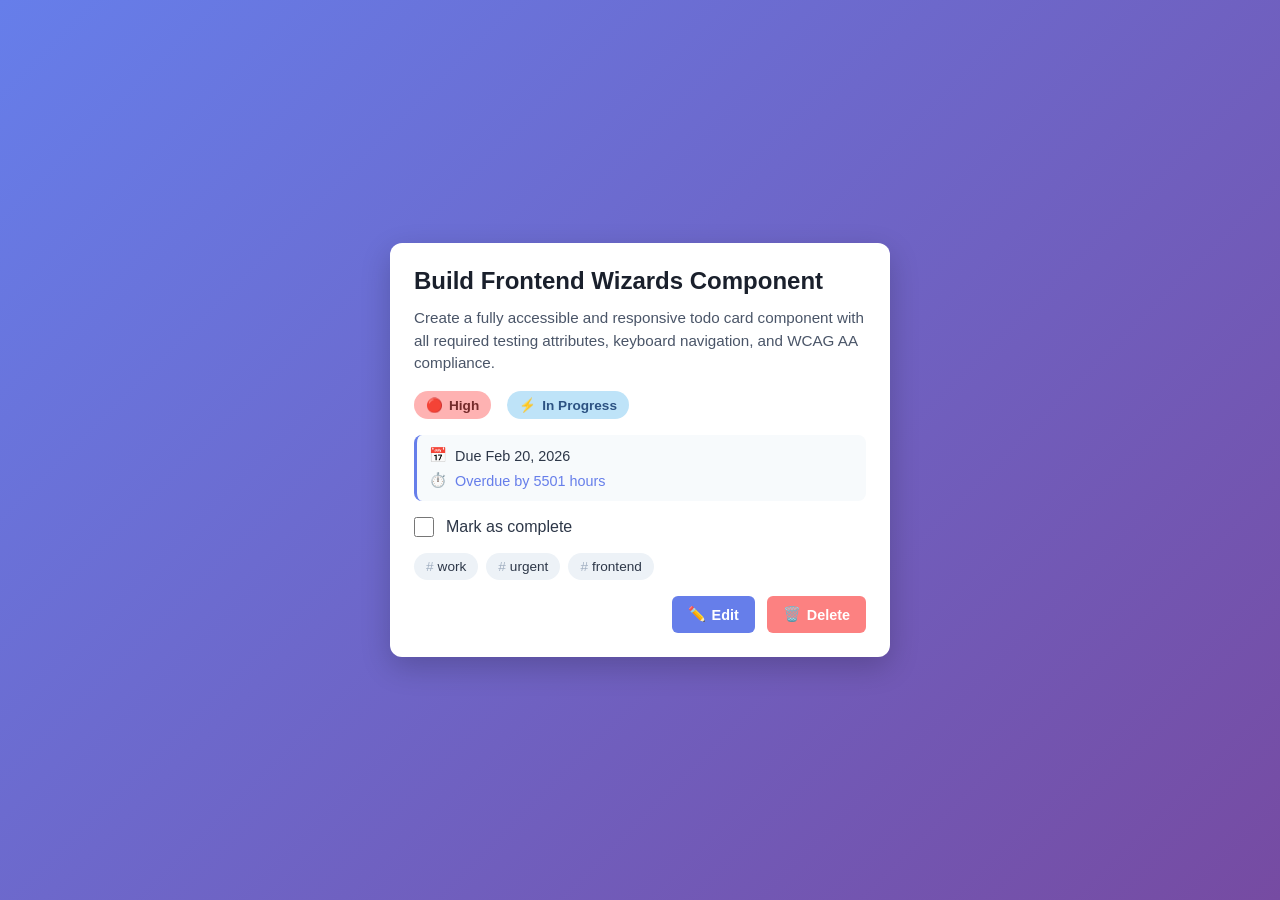
==== Index.html @ 8b11a9be "Initial commit: Todo Card component with accessibility and test IDs" ====
<!DOCTYPE html>
<html lang="en">
<head>
    <meta charset="UTF-8">
    <meta name="viewport" content="width=device-width, initial-scale=1.0">
    
    <title>Todo Item Card</title>
    <style>
        * {
            margin: 0;
            padding: 0;
            box-sizing: border-box;
        }

        body {
            font-family: -apple-system, BlinkMacSystemFont, 'Segoe UI', Roboto, Oxygen, Ubuntu, Cantarell, sans-serif;
            background: linear-gradient(135deg, #667eea 0%, #764ba2 100%);
            min-height: 100vh;
            display: flex;
            align-items: center;
            justify-content: center;
            padding: 16px;
        }

        .container {
            width: 100%;
            max-width: 500px;
        }

        /* Card Root */
        [data-testid="test-todo-card"] {
            background: white;
            border-radius: 12px;
            box-shadow: 0 10px 30px rgba(0, 0, 0, 0.2);
            padding: 24px;
            transition: box-shadow 0.3s ease, transform 0.2s ease;
        }

        [data-testid="test-todo-card"]:hover {
            box-shadow: 0 15px 40px rgba(0, 0, 0, 0.25);
        }

        [data-testid="test-todo-card"].completed {
            background: #f8f9fa;
        }

        /* Title */
        [data-testid="test-todo-title"] {
            font-size: 1.5rem;
            font-weight: 600;
            color: #1a202c;
            margin-bottom: 12px;
            word-break: break-word;
            transition: all 0.3s ease;
        }

        [data-testid="test-todo-card"].completed [data-testid="test-todo-title"] {
            text-decoration: line-through;
            color: #a0aec0;
        }

        /* Description */
        [data-testid="test-todo-description"] {
            font-size: 0.95rem;
            color: #4a5568;
            line-height: 1.5;
            margin-bottom: 16px;
            word-break: break-word;
        }

        /* Metadata Section */
        .metadata-section {
            display: flex;
            flex-wrap: wrap;
            gap: 16px;
            margin-bottom: 16px;
            font-size: 0.9rem;
        }

        /* Priority Badge */
        [data-testid="test-todo-priority"] {
            display: inline-flex;
            align-items: center;
            gap: 6px;
            padding: 6px 12px;
            border-radius: 20px;
            font-weight: 600;
            font-size: 0.85rem;
            white-space: nowrap;
        }

        [data-testid="test-todo-priority"].low {
            background: #c6f6d5;
            color: #22543d;
        }

        [data-testid="test-todo-priority"].medium {
            background: #fed7d7;
            color: #742a2a;
        }

        [data-testid="test-todo-priority"].high {
            background: #feb2b2;
            color: #742a2a;
        }

        /* Status Indicator */
        [data-testid="test-todo-status"] {
            display: inline-flex;
            align-items: center;
            gap: 6px;
            padding: 6px 12px;
            border-radius: 20px;
            font-weight: 600;
            font-size: 0.85rem;
            white-space: nowrap;
        }

        [data-testid="test-todo-status"].pending {
            background: #e2e8f0;
            color: #2d3748;
        }

        [data-testid="test-todo-status"].in-progress {
            background: #bee3f8;
            color: #2c5282;
        }

        [data-testid="test-todo-status"].done {
            background: #c6f6d5;
            color: #22543d;
        }

        /* Date/Time Section */
        .date-time-section {
            display: flex;
            flex-direction: column;
            gap: 8px;
            margin-bottom: 16px;
            padding: 12px;
            background: #f7fafc;
            border-radius: 8px;
            border-left: 3px solid #667eea;
        }

        [data-testid="test-todo-due-date"],
        [data-testid="test-todo-time-remaining"] {
            font-size: 0.9rem;
            color: #2d3748;
            font-weight: 500;
        }

        [data-testid="test-todo-due-date"] {
            display: flex;
            align-items: center;
            gap: 8px;
        }

        [data-testid="test-todo-time-remaining"] {
            display: flex;
            align-items: center;
            gap: 8px;
            color: #667eea;
        }

        /* Checkbox */
        .checkbox-container {
            display: flex;
            align-items: center;
            gap: 12px;
            margin-bottom: 16px;
            cursor: pointer;
        }

        [data-testid="test-todo-complete-toggle"] {
            width: 20px;
            height: 20px;
            cursor: pointer;
            accent-color: #667eea;
            flex-shrink: 0;
        }

        [data-testid="test-todo-complete-toggle"]:focus {
            outline: 2px solid #667eea;
            outline-offset: 2px;
        }

        .checkbox-label {
            font-weight: 500;
            color: #2d3748;
            user-select: none;
            cursor: pointer;
        }

        /* Tags */
        [data-testid="test-todo-tags"] {
            display: flex;
            flex-wrap: wrap;
            gap: 8px;
            list-style: none;
            margin-bottom: 16px;
        }

        .tag-item {
            display: inline-flex;
            align-items: center;
            gap: 4px;
            padding: 6px 12px;
            background: #edf2f7;
            border-radius: 16px;
            font-size: 0.85rem;
            font-weight: 500;
            color: #2d3748;
            white-space: nowrap;
        }

        .tag-item::before {
            content: '#';
            color: #a0aec0;
        }

        /* Buttons Container */
        .actions-section {
            display: flex;
            gap: 12px;
            justify-content: flex-end;
            flex-wrap: wrap;
        }

        button {
            font-family: inherit;
            font-size: 0.9rem;
            padding: 10px 16px;
            border: none;
            border-radius: 6px;
            cursor: pointer;
            font-weight: 600;
            transition: all 0.2s ease;
            display: inline-flex;
            align-items: center;
            gap: 6px;
        }

        button:focus {
            outline: 2px solid #667eea;
            outline-offset: 2px;
        }

        button:active {
            transform: scale(0.98);
        }

        [data-testid="test-todo-edit-button"] {
            background: #667eea;
            color: white;
        }

        [data-testid="test-todo-edit-button"]:hover {
            background: #5568d3;
        }

        [data-testid="test-todo-edit-button"]:active {
            background: #4c5ac9;
        }

        [data-testid="test-todo-delete-button"] {
            background: #fc8181;
            color: white;
        }

        [data-testid="test-todo-delete-button"]:hover {
            background: #f56565;
        }

        [data-testid="test-todo-delete-button"]:active {
            background: #e53e3e;
        }

        /* Responsive Design */
        @media (max-width: 480px) {
            [data-testid="test-todo-card"] {
                padding: 16px;
            }

            [data-testid="test-todo-title"] {
                font-size: 1.25rem;
            }

            .metadata-section {
                gap: 12px;
                margin-bottom: 12px;
            }

            [data-testid="test-todo-description"] {
                font-size: 0.9rem;
                margin-bottom: 12px;
            }

            .actions-section {
                gap: 8px;
            }

            button {
                padding: 8px 14px;
                font-size: 0.85rem;
            }
        }

        @media (max-width: 320px) {
            [data-testid="test-todo-card"] {
                padding: 12px;
            }

            [data-testid="test-todo-title"] {
                font-size: 1.1rem;
            }

            [data-testid="test-todo-priority"],
            [data-testid="test-todo-status"] {
                padding: 4px 10px;
                font-size: 0.75rem;
            }

            .tag-item {
                padding: 4px 10px;
                font-size: 0.75rem;
            }
        }

        /* Accessibility */
        .sr-only {
            position: absolute;
            width: 1px;
            height: 1px;
            padding: 0;
            margin: -1px;
            overflow: hidden;
            clip: rect(0, 0, 0, 0);
            white-space: nowrap;
            border-width: 0;
        }

        /* Live region for time updates */
        [aria-live] {
            color: #667eea;
        }
    </style>
</head>
<body>
    <main class="container">
        <article data-testid="test-todo-card" role="region" aria-labelledby="test-todo-title">
            <!-- Title -->
            <h2 data-testid="test-todo-title">Build Frontend Wizards Component</h2>

            <!-- Description -->
            <p data-testid="test-todo-description">
                Create a fully accessible and responsive todo card component with all required testing attributes, keyboard navigation, and WCAG AA compliance.
            </p>

            <!-- Metadata Section -->
            <div class="metadata-section">
                <span
                    data-testid="test-todo-priority"
                    class="high"
                    aria-label="Priority: High"
                >
                    <span aria-hidden="true">🔴</span> High
                </span>
                <span
                    data-testid="test-todo-status"
                    class="in-progress"
                    aria-label="Status: In Progress"
                >
                    <span aria-hidden="true">⚡</span> In Progress
                </span>
            </div>

            <!-- Date/Time Section -->
            <div class="date-time-section">
                <time
                    data-testid="test-todo-due-date"
                    datetime="2026-04-20T18:00:00Z"
                    aria-label="Due date"
                >
                    <span aria-hidden="true">📅</span>
                    Due Feb 20, 2026
                </time>
                <span
                    data-testid="test-todo-time-remaining"
                    aria-live="polite"
                    aria-label="Time remaining"
                >
                    <span aria-hidden="true">⏱️</span>
                    Due in 5 days
                </span>
            </div>

            <!-- Checkbox -->
            <div class="checkbox-container">
                <input
                    type="checkbox"
                    data-testid="test-todo-complete-toggle"
                    id="todo-complete"
                    aria-label="Mark task as complete"
                />
                <label for="todo-complete" class="checkbox-label">
                    Mark as complete
                </label>
            </div>

            <!-- Tags -->
            <ul data-testid="test-todo-tags" role="list">
                <li class="tag-item" data-testid="test-todo-tag-work">work</li>
                <li class="tag-item" data-testid="test-todo-tag-urgent">urgent</li>
                <li class="tag-item">frontend</li>
            </ul>

            <!-- Actions -->
            <div class="actions-section">
                <button
                    data-testid="test-todo-edit-button"
                    aria-label="Edit this task"
                    type="button"
                >
                    <span aria-hidden="true">✏️</span>
                    Edit
                </button>
                <button
                    data-testid="test-todo-delete-button"
                    aria-label="Delete this task"
                    type="button"
                >
                    <span aria-hidden="true">🗑️</span>
                    Delete
                </button>
            </div>
        </article>
    </main>

    <script>
        // Configuration
        const DUE_DATE = new Date('2026-04-20T18:00:00Z');

        // Checkbox toggle functionality
        const checkbox = document.querySelector('[data-testid="test-todo-complete-toggle"]');
        const card = document.querySelector('[data-testid="test-todo-card"]');
        const status = document.querySelector('[data-testid="test-todo-status"]');

        checkbox.addEventListener('change', function() {
            card.classList.toggle('completed', this.checked);
            
            if (this.checked) {
                status.textContent = '✓ Done';
                status.className = 'done';
                status.setAttribute('aria-label', 'Status: Done');
            } else {
                status.innerHTML = '<span aria-hidden="true">⚡</span> In Progress';
                status.className = 'in-progress';
                status.setAttribute('aria-label', 'Status: In Progress');
            }
        });

        // Time remaining calculation and live updates
        function updateTimeRemaining() {
            const now = new Date();
            const timeDiff = DUE_DATE - now;
            const timeRemainingEl = document.querySelector('[data-testid="test-todo-time-remaining"]');

            let timeText = '';

            if (timeDiff > 0) {
                const days = Math.floor(timeDiff / (1000 * 60 * 60 * 24));
                const hours = Math.floor((timeDiff % (1000 * 60 * 60 * 24)) / (1000 * 60 * 60));
                const minutes = Math.floor((timeDiff % (1000 * 60 * 60)) / (1000 * 60));

                if (days > 0) {
                    timeText = days === 1 ? 'Due tomorrow' : `Due in ${days} days`;
                } else if (hours > 0) {
                    timeText = `Due in ${hours} hour${hours !== 1 ? 's' : ''}`;
                } else if (minutes > 5) {
                    timeText = `Due in ${minutes} minutes`;
                } else {
                    timeText = 'Due now!';
                }
            } else {
                const absDiff = Math.abs(timeDiff);
                const hours = Math.floor(absDiff / (1000 * 60 * 60));
                const minutes = Math.floor((absDiff % (1000 * 60 * 60)) / (1000 * 60));

                if (hours > 0) {
                    timeText = `Overdue by ${hours} hour${hours !== 1 ? 's' : ''}`;
                } else {
                    timeText = `Overdue by ${minutes} minute${minutes !== 1 ? 's' : ''}`;
                }
            }

            timeRemainingEl.innerHTML = `<span aria-hidden="true">⏱️</span> ${timeText}`;
        }

        // Initial calculation and set up live updates
        updateTimeRemaining();
        setInterval(updateTimeRemaining, 60000); // Update every 60 seconds

        // Edit button handler
        const editButton = document.querySelector('[data-testid="test-todo-edit-button"]');
        editButton.addEventListener('click', function() {
            console.log('Edit clicked');
            alert('Edit functionality: This would open an edit modal in a full implementation.');
        });

        // Delete button handler
        const deleteButton = document.querySelector('[data-testid="test-todo-delete-button"]');
        deleteButton.addEventListener('click', function() {
            console.log('Delete clicked');
            if (confirm('Are you sure you want to delete this task?')) {
                alert('Delete functionality: Task would be removed from the list.');
            }
        });

        // Log accessibility check
        console.log('✓ Todo Card loaded with all required test IDs and accessibility features');
    </script>
</body>
</html>
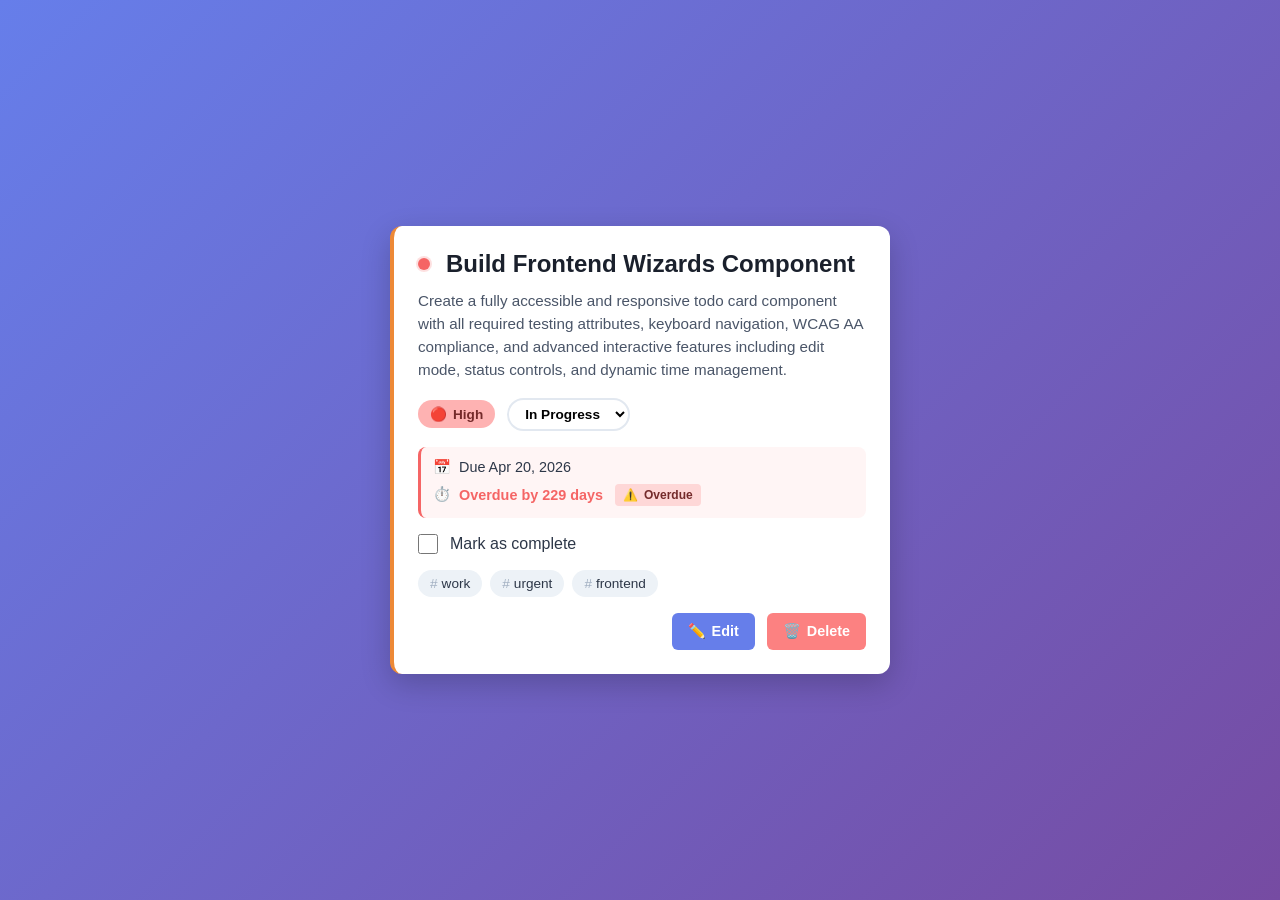
==== commit ed51d6f6: "Stage 1a: Advanced interactive todo card with edit mode, status controls, expand/collapse, and overd" ====
--- a/Index.html
+++ b/Index.html
@@ -3,8 +3,7 @@
 <head>
     <meta charset="UTF-8">
     <meta name="viewport" content="width=device-width, initial-scale=1.0">
-    
-    <title>Todo Item Card</title>
+    <title>Todo Item Card - Stage 1a</title>
     <style>
         * {
             margin: 0;
@@ -34,6 +33,7 @@
             box-shadow: 0 10px 30px rgba(0, 0, 0, 0.2);
             padding: 24px;
             transition: box-shadow 0.3s ease, transform 0.2s ease;
+            border-left: 4px solid #667eea;
         }
 
         [data-testid="test-todo-card"]:hover {
@@ -42,6 +42,76 @@
 
         [data-testid="test-todo-card"].completed {
             background: #f8f9fa;
+            border-left-color: #48bb78;
+        }
+
+        [data-testid="test-todo-card"].overdue {
+            border-left-color: #f56565;
+        }
+
+        [data-testid="test-todo-card"].high-priority {
+            border-left-color: #ed8936;
+        }
+
+        /* View Mode */
+        .view-mode {
+            display: block;
+        }
+
+        .view-mode.hidden {
+            display: none;
+        }
+
+        /* Edit Mode */
+        .edit-mode {
+            display: none;
+        }
+
+        .edit-mode.visible {
+            display: block;
+        }
+
+        /* Priority Indicator */
+        [data-testid="test-todo-priority-indicator"] {
+            display: inline-block;
+            width: 12px;
+            height: 12px;
+            border-radius: 50%;
+            margin-right: 8px;
+            vertical-align: middle;
+        }
+
+        [data-testid="test-todo-priority-indicator"].low {
+            background: #48bb78;
+            box-shadow: 0 0 0 2px rgba(72, 187, 120, 0.2);
+        }
+
+        [data-testid="test-todo-priority-indicator"].medium {
+            background: #ecc94b;
+            box-shadow: 0 0 0 2px rgba(236, 201, 75, 0.2);
+        }
+
+        [data-testid="test-todo-priority-indicator"].high {
+            background: #f56565;
+            box-shadow: 0 0 0 2px rgba(245, 101, 101, 0.2);
+        }
+
+        /* Overdue Indicator */
+        [data-testid="test-todo-overdue-indicator"] {
+            display: inline-flex;
+            align-items: center;
+            gap: 6px;
+            padding: 4px 8px;
+            background: #fed7d7;
+            color: #742a2a;
+            border-radius: 4px;
+            font-size: 0.75rem;
+            font-weight: 600;
+            margin-left: 8px;
+        }
+
+        [data-testid="test-todo-overdue-indicator"].hidden {
+            display: none;
         }
 
         /* Title */
@@ -52,6 +122,9 @@
             margin-bottom: 12px;
             word-break: break-word;
             transition: all 0.3s ease;
+            display: flex;
+            align-items: center;
+            gap: 8px;
         }
 
         [data-testid="test-todo-card"].completed [data-testid="test-todo-title"] {
@@ -66,15 +139,61 @@
             line-height: 1.5;
             margin-bottom: 16px;
             word-break: break-word;
+            max-height: none;
+            overflow: visible;
+            transition: max-height 0.3s ease, overflow 0.3s ease;
+        }
+
+        [data-testid="test-todo-collapsible-section"].collapsed [data-testid="test-todo-description"] {
+            max-height: 80px;
+            overflow: hidden;
+            position: relative;
+        }
+
+        [data-testid="test-todo-collapsible-section"].collapsed [data-testid="test-todo-description"]::after {
+            content: '';
+            position: absolute;
+            bottom: 0;
+            left: 0;
+            right: 0;
+            height: 40px;
+            background: linear-gradient(transparent, white);
+        }
+
+        /* Expand Toggle */
+        [data-testid="test-todo-expand-toggle"] {
+            background: none;
+            color: #667eea;
+            padding: 4px 8px;
+            margin-bottom: 12px;
+            font-size: 0.85rem;
+            border: none;
+            cursor: pointer;
+            font-weight: 600;
+            text-decoration: underline;
+        }
+
+        [data-testid="test-todo-expand-toggle"]:hover {
+            color: #5568d3;
+        }
+
+        [data-testid="test-todo-expand-toggle"]:focus {
+            outline: 2px solid #667eea;
+            outline-offset: 2px;
+        }
+
+        [data-testid="test-todo-expand-toggle"].hidden {
+            display: none;
         }
 
         /* Metadata Section */
         .metadata-section {
             display: flex;
             flex-wrap: wrap;
-            gap: 16px;
+            gap: 12px;
             margin-bottom: 16px;
             font-size: 0.9rem;
+            align-items: center;
         }
 
         /* Priority Badge */
@@ -95,8 +214,8 @@
         }
 
         [data-testid="test-todo-priority"].medium {
-            background: #fed7d7;
-            color: #742a2a;
+            background: #feebc8;
+            color: #7c2d12;
         }
 
         [data-testid="test-todo-priority"].high {
@@ -104,7 +223,29 @@
             color: #742a2a;
         }
 
-        /* Status Indicator */
+        /* Status Control (Dropdown) */
+        [data-testid="test-todo-status-control"] {
+            padding: 6px 12px;
+            border-radius: 20px;
+            font-weight: 600;
+            font-size: 0.85rem;
+            border: 2px solid #e2e8f0;
+            background: white;
+            cursor: pointer;
+            transition: all 0.2s ease;
+            white-space: nowrap;
+        }
+
+        [data-testid="test-todo-status-control"]:hover {
+            border-color: #667eea;
+        }
+
+        [data-testid="test-todo-status-control"]:focus {
+            outline: 2px solid #667eea;
+            outline-offset: 2px;
+        }
+
+        /* Status Indicator Display */
         [data-testid="test-todo-status"] {
             display: inline-flex;
             align-items: center;
@@ -143,6 +284,11 @@
             border-left: 3px solid #667eea;
         }
 
+        .date-time-section.overdue {
+            background: #fff5f5;
+            border-left-color: #f56565;
+        }
+
         [data-testid="test-todo-due-date"],
         [data-testid="test-todo-time-remaining"] {
             font-size: 0.9rem;
@@ -161,6 +307,11 @@
             align-items: center;
             gap: 8px;
             color: #667eea;
+        }
+
+        [data-testid="test-todo-time-remaining"].overdue {
+            color: #f56565;
+            font-weight: 600;
         }
 
         /* Checkbox */
@@ -219,8 +370,61 @@
             color: #a0aec0;
         }
 
+        /* Edit Form */
+        [data-testid="test-todo-edit-form"] {
+            display: flex;
+            flex-direction: column;
+            gap: 16px;
+        }
+
+        .form-group {
+            display: flex;
+            flex-direction: column;
+            gap: 6px;
+        }
+
+        .form-group label {
+            font-weight: 600;
+            font-size: 0.9rem;
+            color: #2d3748;
+        }
+
+        [data-testid="test-todo-edit-title-input"],
+        [data-testid="test-todo-edit-description-input"],
+        [data-testid="test-todo-edit-priority-select"],
+        [data-testid="test-todo-edit-due-date-input"] {
+            padding: 10px 12px;
+            border: 2px solid #e2e8f0;
+            border-radius: 6px;
+            font-family: inherit;
+            font-size: 0.95rem;
+            transition: all 0.2s ease;
+        }
+
+        [data-testid="test-todo-edit-title-input"]:focus,
+        [data-testid="test-todo-edit-description-input"]:focus,
+        [data-testid="test-todo-edit-priority-select"]:focus,
+        [data-testid="test-todo-edit-due-date-input"]:focus {
+            outline: none;
+            border-color: #667eea;
+            box-shadow: 0 0 0 3px rgba(102, 126, 234, 0.1);
+        }
+
+        [data-testid="test-todo-edit-description-input"] {
+            resize: vertical;
+            min-height: 80px;
+            font-family: inherit;
+        }
+
         /* Buttons Container */
         .actions-section {
+            display: flex;
+            gap: 12px;
+            justify-content: flex-end;
+            flex-wrap: wrap;
+        }
+
+        .edit-form-actions {
             display: flex;
             gap: 12px;
             justify-content: flex-end;
@@ -259,10 +463,6 @@
             background: #5568d3;
         }
 
-        [data-testid="test-todo-edit-button"]:active {
-            background: #4c5ac9;
-        }
-
         [data-testid="test-todo-delete-button"] {
             background: #fc8181;
             color: white;
@@ -272,11 +472,36 @@
             background: #f56565;
         }
 
-        [data-testid="test-todo-delete-button"]:active {
-            background: #e53e3e;
+        [data-testid="test-todo-save-button"] {
+            background: #48bb78;
+            color: white;
+        }
+
+        [data-testid="test-todo-save-button"]:hover {
+            background: #38a169;
+        }
+
+        [data-testid="test-todo-cancel-button"] {
+            background: #cbd5e0;
+            color: #2d3748;
+        }
+
+        [data-testid="test-todo-cancel-button"]:hover {
+            background: #a0aec0;
         }
 
         /* Responsive Design */
+        @media (max-width: 768px) {
+            .metadata-section {
+                gap: 8px;
+                margin-bottom: 12px;
+            }
+
+            [data-testid="test-todo-edit-form"] {
+                gap: 12px;
+            }
+        }
+
         @media (max-width: 480px) {
             [data-testid="test-todo-card"] {
                 padding: 16px;
@@ -286,17 +511,13 @@
                 font-size: 1.25rem;
             }
 
-            .metadata-section {
-                gap: 12px;
-                margin-bottom: 12px;
-            }
-
             [data-testid="test-todo-description"] {
                 font-size: 0.9rem;
                 margin-bottom: 12px;
             }
 
-            .actions-section {
+            .actions-section,
+            .edit-form-actions {
                 gap: 8px;
             }
 
@@ -304,6 +525,21 @@
                 padding: 8px 14px;
                 font-size: 0.85rem;
             }
+
+            [data-testid="test-todo-edit-title-input"],
+            [data-testid="test-todo-edit-description-input"],
+            [data-testid="test-todo-edit-priority-select"],
+            [data-testid="test-todo-edit-due-date-input"] {
+                padding: 8px 10px;
+                font-size: 0.9rem;
+            }
+
+            [data-testid="test-todo-priority"],
+            [data-testid="test-todo-status"],
+            [data-testid="test-todo-status-control"] {
+                padding: 4px 10px;
+                font-size: 0.8rem;
+            }
         }
 
         @media (max-width: 320px) {
@@ -316,8 +552,9 @@
             }
 
             [data-testid="test-todo-priority"],
-            [data-testid="test-todo-status"] {
-                padding: 4px 10px;
+            [data-testid="test-todo-status"],
+            [data-testid="test-todo-status-control"] {
+                padding: 4px 8px;
                 font-size: 0.75rem;
             }
 
@@ -339,136 +576,358 @@
             white-space: nowrap;
             border-width: 0;
         }
-
-        /* Live region for time updates */
-        [aria-live] {
-            color: #667eea;
-        }
     </style>
 </head>
 <body>
     <main class="container">
         <article data-testid="test-todo-card" role="region" aria-labelledby="test-todo-title">
-            <!-- Title -->
-            <h2 data-testid="test-todo-title">Build Frontend Wizards Component</h2>
-
-            <!-- Description -->
-            <p data-testid="test-todo-description">
-                Create a fully accessible and responsive todo card component with all required testing attributes, keyboard navigation, and WCAG AA compliance.
-            </p>
-
-            <!-- Metadata Section -->
-            <div class="metadata-section">
-                <span
-                    data-testid="test-todo-priority"
-                    class="high"
-                    aria-label="Priority: High"
-                >
-                    <span aria-hidden="true">🔴</span> High
-                </span>
-                <span
-                    data-testid="test-todo-status"
-                    class="in-progress"
-                    aria-label="Status: In Progress"
-                >
-                    <span aria-hidden="true">⚡</span> In Progress
-                </span>
+            <!-- VIEW MODE -->
+            <div class="view-mode">
+                <!-- Title with Priority Indicator -->
+                <h2 data-testid="test-todo-title">
+                    <span data-testid="test-todo-priority-indicator" class="high" aria-hidden="true"></span>
+                    Build Frontend Wizards Component
+                </h2>
+
+                <!-- Description with Expand/Collapse -->
+                <div data-testid="test-todo-collapsible-section" id="description-section">
+                    <p data-testid="test-todo-description">
+                        Create a fully accessible and responsive todo card component with all required testing attributes, keyboard navigation, WCAG AA compliance, and advanced interactive features including edit mode, status controls, and dynamic time management.
+                    </p>
+                    <button
+                        data-testid="test-todo-expand-toggle"
+                        type="button"
+                        aria-expanded="false"
+                        aria-controls="description-section"
+                        class="hidden"
+                    >
+                        Show more
+                    </button>
+                </div>
+
+                <!-- Metadata Section -->
+                <div class="metadata-section">
+                    <span
+                        data-testid="test-todo-priority"
+                        class="high"
+                        aria-label="Priority: High"
+                    >
+                        <span aria-hidden="true">🔴</span> High
+                    </span>
+                    <select
+                        data-testid="test-todo-status-control"
+                        aria-label="Change task status"
+                    >
+                        <option value="pending">Pending</option>
+                        <option value="in-progress" selected>In Progress</option>
+                        <option value="done">Done</option>
+                    </select>
+                </div>
+
+                <!-- Date/Time Section -->
+                <div class="date-time-section">
+                    <time
+                        data-testid="test-todo-due-date"
+                        datetime="2026-04-20T18:00:00Z"
+                        aria-label="Due date"
+                    >
+                        <span aria-hidden="true">📅</span>
+                        Due Apr 20, 2026
+                    </time>
+                    <div style="display: flex; align-items: center; gap: 4px;">
+                        <span
+                            data-testid="test-todo-time-remaining"
+                            aria-live="polite"
+                            aria-label="Time remaining"
+                        >
+                            <span aria-hidden="true">⏱️</span>
+                            Due in 5 days
+                        </span>
+                        <span data-testid="test-todo-overdue-indicator" class="hidden">
+                            <span aria-hidden="true">⚠️</span> Overdue
+                        </span>
+                    </div>
+                </div>
+
+                <!-- Checkbox -->
+                <div class="checkbox-container">
+                    <input
+                        type="checkbox"
+                        data-testid="test-todo-complete-toggle"
+                        id="todo-complete"
+                        aria-label="Mark task as complete"
+                    />
+                    <label for="todo-complete" class="checkbox-label">
+                        Mark as complete
+                    </label>
+                </div>
+
+                <!-- Tags -->
+                <ul data-testid="test-todo-tags" role="list">
+                    <li class="tag-item" data-testid="test-todo-tag-work">work</li>
+                    <li class="tag-item" data-testid="test-todo-tag-urgent">urgent</li>
+                    <li class="tag-item">frontend</li>
+                </ul>
+
+                <!-- Actions -->
+                <div class="actions-section">
+                    <button
+                        data-testid="test-todo-edit-button"
+                        aria-label="Edit this task"
+                        type="button"
+                    >
+                        <span aria-hidden="true">✏️</span>
+                        Edit
+                    </button>
+                    <button
+                        data-testid="test-todo-delete-button"
+                        aria-label="Delete this task"
+                        type="button"
+                    >
+                        <span aria-hidden="true">🗑️</span>
+                        Delete
+                    </button>
+                </div>
             </div>
 
-            <!-- Date/Time Section -->
-            <div class="date-time-section">
-                <time
-                    data-testid="test-todo-due-date"
-                    datetime="2026-04-20T18:00:00Z"
-                    aria-label="Due date"
-                >
-                    <span aria-hidden="true">📅</span>
-                    Due Feb 20, 2026
-                </time>
-                <span
-                    data-testid="test-todo-time-remaining"
-                    aria-live="polite"
-                    aria-label="Time remaining"
-                >
-                    <span aria-hidden="true">⏱️</span>
-                    Due in 5 days
-                </span>
-            </div>
-
-            <!-- Checkbox -->
-            <div class="checkbox-container">
-                <input
-                    type="checkbox"
-                    data-testid="test-todo-complete-toggle"
-                    id="todo-complete"
-                    aria-label="Mark task as complete"
-                />
-                <label for="todo-complete" class="checkbox-label">
-                    Mark as complete
-                </label>
-            </div>
-
-            <!-- Tags -->
-            <ul data-testid="test-todo-tags" role="list">
-                <li class="tag-item" data-testid="test-todo-tag-work">work</li>
-                <li class="tag-item" data-testid="test-todo-tag-urgent">urgent</li>
-                <li class="tag-item">frontend</li>
-            </ul>
-
-            <!-- Actions -->
-            <div class="actions-section">
-                <button
-                    data-testid="test-todo-edit-button"
-                    aria-label="Edit this task"
-                    type="button"
-                >
-                    <span aria-hidden="true">✏️</span>
-                    Edit
-                </button>
-                <button
-                    data-testid="test-todo-delete-button"
-                    aria-label="Delete this task"
-                    type="button"
-                >
-                    <span aria-hidden="true">🗑️</span>
-                    Delete
-                </button>
+            <!-- EDIT MODE -->
+            <div class="edit-mode">
+                <form data-testid="test-todo-edit-form">
+                    <div class="form-group">
+                        <label for="edit-title">Title</label>
+                        <input
+                            type="text"
+                            data-testid="test-todo-edit-title-input"
+                            id="edit-title"
+                            required
+                            aria-label="Edit task title"
+                        />
+                    </div>
+
+                    <div class="form-group">
+                        <label for="edit-description">Description</label>
+                        <textarea
+                            data-testid="test-todo-edit-description-input"
+                            id="edit-description"
+                            aria-label="Edit task description"
+                        ></textarea>
+                    </div>
+
+                    <div class="form-group">
+                        <label for="edit-priority">Priority</label>
+                        <select
+                            data-testid="test-todo-edit-priority-select"
+                            id="edit-priority"
+                            aria-label="Edit task priority"
+                        >
+                            <option value="low">Low</option>
+                            <option value="medium">Medium</option>
+                            <option value="high" selected>High</option>
+                        </select>
+                    </div>
+
+                    <div class="form-group">
+                        <label for="edit-due-date">Due Date</label>
+                        <input
+                            type="datetime-local"
+                            data-testid="test-todo-edit-due-date-input"
+                            id="edit-due-date"
+                            aria-label="Edit task due date"
+                        />
+                    </div>
+
+                    <div class="edit-form-actions">
+                        <button
+                            data-testid="test-todo-save-button"
+                            type="submit"
+                            aria-label="Save changes to task"
+                        >
+                            <span aria-hidden="true">✓</span>
+                            Save
+                        </button>
+                        <button
+                            data-testid="test-todo-cancel-button"
+                            type="button"
+                            aria-label="Cancel editing task"
+                        >
+                            <span aria-hidden="true">✕</span>
+                            Cancel
+                        </button>
+                    </div>
+                </form>
             </div>
         </article>
     </main>
 
     <script>
-        // Configuration
-        const DUE_DATE = new Date('2026-04-20T18:00:00Z');
-
-        // Checkbox toggle functionality
+        // ============ STATE MANAGEMENT ============
+        const state = {
+            title: 'Build Frontend Wizards Component',
+            description: 'Create a fully accessible and responsive todo card component with all required testing attributes, keyboard navigation, WCAG AA compliance, and advanced interactive features including edit mode, status controls, and dynamic time management.',
+            priority: 'high',
+            status: 'in-progress',
+            dueDate: new Date('2026-04-20T18:00:00Z'),
+            isCompleted: false,
+            isExpanded: false,
+            isEditMode: false,
+            timeInterval: null
+        };
+
+        // ============ DOM ELEMENTS ============
+        const card = document.querySelector('[data-testid="test-todo-card"]');
+        const viewMode = document.querySelector('.view-mode');
+        const editMode = document.querySelector('.edit-mode');
         const checkbox = document.querySelector('[data-testid="test-todo-complete-toggle"]');
-        const card = document.querySelector('[data-testid="test-todo-card"]');
-        const status = document.querySelector('[data-testid="test-todo-status"]');
-
-        checkbox.addEventListener('change', function() {
-            card.classList.toggle('completed', this.checked);
-            
-            if (this.checked) {
-                status.textContent = '✓ Done';
-                status.className = 'done';
-                status.setAttribute('aria-label', 'Status: Done');
+        const statusControl = document.querySelector('[data-testid="test-todo-status-control"]');
+        const expandToggle = document.querySelector('[data-testid="test-todo-expand-toggle"]');
+        const collapsibleSection = document.querySelector('[data-testid="test-todo-collapsible-section"]');
+        const editButton = document.querySelector('[data-testid="test-todo-edit-button"]');
+        const deleteButton = document.querySelector('[data-testid="test-todo-delete-button"]');
+        const editForm = document.querySelector('[data-testid="test-todo-edit-form"]');
+        const saveButton = document.querySelector('[data-testid="test-todo-save-button"]');
+        const cancelButton = document.querySelector('[data-testid="test-todo-cancel-button"]');
+        const timeRemainingEl = document.querySelector('[data-testid="test-todo-time-remaining"]');
+        const overdueIndicator = document.querySelector('[data-testid="test-todo-overdue-indicator"]');
+        const dateTimeSection = document.querySelector('.date-time-section');
+
+        // ============ EVENT LISTENERS ============
+        checkbox.addEventListener('change', handleCheckboxToggle);
+        statusControl.addEventListener('change', handleStatusChange);
+        expandToggle.addEventListener('click', handleExpandToggle);
+        editButton.addEventListener('click', enterEditMode);
+        deleteButton.addEventListener('click', handleDelete);
+        cancelButton.addEventListener('click', exitEditMode);
+        editForm.addEventListener('submit', handleSaveEdit);
+
+        // ============ CHECKBOX HANDLING ============
+        function handleCheckboxToggle(e) {
+            state.isCompleted = e.target.checked;
+            
+            if (state.isCompleted) {
+                state.status = 'done';
+                statusControl.value = 'done';
             } else {
-                status.innerHTML = '<span aria-hidden="true">⚡</span> In Progress';
-                status.className = 'in-progress';
-                status.setAttribute('aria-label', 'Status: In Progress');
-            }
-        });
-
-        // Time remaining calculation and live updates
+                state.status = 'pending';
+                statusControl.value = 'pending';
+            }
+            
+            updateUI();
+        }
+
+        // ============ STATUS CONTROL HANDLING ============
+        function handleStatusChange(e) {
+            state.status = e.target.value;
+            
+            if (state.status === 'done') {
+                state.isCompleted = true;
+                checkbox.checked = true;
+            } else {
+                state.isCompleted = false;
+                checkbox.checked = false;
+            }
+            
+            updateUI();
+        }
+
+        // ============ EXPAND/COLLAPSE HANDLING ============
+        function handleExpandToggle() {
+            state.isExpanded = !state.isExpanded;
+            collapsibleSection.classList.toggle('collapsed', !state.isExpanded);
+            expandToggle.setAttribute('aria-expanded', state.isExpanded);
+            expandToggle.textContent = state.isExpanded ? 'Show less' : 'Show more';
+        }
+
+        // ============ EDIT MODE HANDLING ============
+        function enterEditMode() {
+            state.isEditMode = true;
+            
+            // Populate form with current values
+            document.querySelector('[data-testid="test-todo-edit-title-input"]').value = state.title;
+            document.querySelector('[data-testid="test-todo-edit-description-input"]').value = state.description;
+            document.querySelector('[data-testid="test-todo-edit-priority-select"]').value = state.priority;
+            
+            // Format date for datetime-local input
+            const dueDateInput = document.querySelector('[data-testid="test-todo-edit-due-date-input"]');
+            dueDateInput.value = state.dueDate.toISOString().slice(0, 16);
+            
+            viewMode.classList.add('hidden');
+            editMode.classList.remove('hidden');
+            
+            // Focus on title input
+            document.querySelector('[data-testid="test-todo-edit-title-input"]').focus();
+        }
+
+        function exitEditMode() {
+            state.isEditMode = false;
+            viewMode.classList.remove('hidden');
+            editMode.classList.add('hidden');
+            editButton.focus();
+        }
+
+        function handleSaveEdit(e) {
+            e.preventDefault();
+            
+            state.title = document.querySelector('[data-testid="test-todo-edit-title-input"]').value.trim();
+            state.description = document.querySelector('[data-testid="test-todo-edit-description-input"]').value.trim();
+            state.priority = document.querySelector('[data-testid="test-todo-edit-priority-select"]').value;
+            
+            const dueDateInput = document.querySelector('[data-testid="test-todo-edit-due-date-input"]').value;
+            if (dueDateInput) {
+                state.dueDate = new Date(dueDateInput + ':00Z');
+            }
+            
+            exitEditMode();
+            updateUI();
+        }
+
+        // ============ DELETE HANDLING ============
+        function handleDelete() {
+            console.log('Delete clicked');
+            if (confirm('Are you sure you want to delete this task?')) {
+                card.style.opacity = '0';
+                card.style.transform = 'translateY(-10px)';
+                setTimeout(() => {
+                    card.style.display = 'none';
+                }, 300);
+                if (state.timeInterval) clearInterval(state.timeInterval);
+            }
+        }
+
+        // ============ TIME MANAGEMENT ============
         function updateTimeRemaining() {
+            if (state.isCompleted) {
+                timeRemainingEl.innerHTML = '<span aria-hidden="true">✓</span> Completed';
+                timeRemainingEl.classList.remove('overdue');
+                dateTimeSection.classList.remove('overdue');
+                overdueIndicator.classList.add('hidden');
+                return;
+            }
+
             const now = new Date();
-            const timeDiff = DUE_DATE - now;
-            const timeRemainingEl = document.querySelector('[data-testid="test-todo-time-remaining"]');
+            const timeDiff = state.dueDate - now;
+            const isOverdue = timeDiff < 0;
 
             let timeText = '';
 
-            if (timeDiff > 0) {
+            if (isOverdue) {
+                const absDiff = Math.abs(timeDiff);
+                const days = Math.floor(absDiff / (1000 * 60 * 60 * 24));
+                const hours = Math.floor((absDiff % (1000 * 60 * 60 * 24)) / (1000 * 60 * 60));
+                const minutes = Math.floor((absDiff % (1000 * 60 * 60)) / (1000 * 60));
+
+                if (days > 0) {
+                    timeText = `Overdue by ${days} day${days !== 1 ? 's' : ''}`;
+                } else if (hours > 0) {
+                    timeText = `Overdue by ${hours} hour${hours !== 1 ? 's' : ''}`;
+                } else {
+                    timeText = `Overdue by ${minutes} minute${minutes !== 1 ? 's' : ''}`;
+                }
+
+                timeRemainingEl.classList.add('overdue');
+                dateTimeSection.classList.add('overdue');
+                card.classList.add('overdue');
+                overdueIndicator.classList.remove('hidden');
+            } else {
                 const days = Math.floor(timeDiff / (1000 * 60 * 60 * 24));
                 const hours = Math.floor((timeDiff % (1000 * 60 * 60 * 24)) / (1000 * 60 * 60));
                 const minutes = Math.floor((timeDiff % (1000 * 60 * 60)) / (1000 * 60));
@@ -477,48 +936,79 @@
                     timeText = days === 1 ? 'Due tomorrow' : `Due in ${days} days`;
                 } else if (hours > 0) {
                     timeText = `Due in ${hours} hour${hours !== 1 ? 's' : ''}`;
-                } else if (minutes > 5) {
-                    timeText = `Due in ${minutes} minutes`;
+                } else if (minutes > 0) {
+                    timeText = `Due in ${minutes} minute${minutes !== 1 ? 's' : ''}`;
                 } else {
                     timeText = 'Due now!';
                 }
+
+                timeRemainingEl.classList.remove('overdue');
+                dateTimeSection.classList.remove('overdue');
+                card.classList.remove('overdue');
+                overdueIndicator.classList.add('hidden');
+            }
+
+            timeRemainingEl.innerHTML = `<span aria-hidden="true">⏱️</span> ${timeText}`;
+        }
+
+        // ============ UI UPDATES ============
+        function updateUI() {
+            // Update title
+            const titleEl = document.querySelector('[data-testid="test-todo-title"]');
+            const priorityIndicator = document.querySelector('[data-testid="test-todo-priority-indicator"]');
+            titleEl.innerHTML = `<span data-testid="test-todo-priority-indicator" class="${state.priority}" aria-hidden="true"></span>${escapeHtml(state.title)}`;
+
+            // Update description
+            document.querySelector('[data-testid="test-todo-description"]').textContent = state.description;
+
+            // Update priority badge
+            const priorityBadge = document.querySelector('[data-testid="test-todo-priority"]');
+            priorityBadge.textContent = state.priority.charAt(0).toUpperCase() + state.priority.slice(1);
+            const priorityEmoji = { low: '🟢', medium: '🟡', high: '🔴' };
+            priorityBadge.innerHTML = `<span aria-hidden="true">${priorityEmoji[state.priority]}</span> ${escapeHtml(state.priority.charAt(0).toUpperCase() + state.priority.slice(1))}`;
+            priorityBadge.className = state.priority;
+
+            // Update card classes
+            card.classList.toggle('completed', state.isCompleted);
+            card.classList.toggle('high-priority', state.priority === 'high');
+
+            // Check if description needs expand button
+            const descriptionEl = document.querySelector('[data-testid="test-todo-description"]');
+            if (descriptionEl.scrollHeight > 100) {
+                expandToggle.classList.remove('hidden');
+                collapsibleSection.classList.add('collapsed');
+                state.isExpanded = false;
             } else {
-                const absDiff = Math.abs(timeDiff);
-                const hours = Math.floor(absDiff / (1000 * 60 * 60));
-                const minutes = Math.floor((absDiff % (1000 * 60 * 60)) / (1000 * 60));
-
-                if (hours > 0) {
-                    timeText = `Overdue by ${hours} hour${hours !== 1 ? 's' : ''}`;
-                } else {
-                    timeText = `Overdue by ${minutes} minute${minutes !== 1 ? 's' : ''}`;
+                expandToggle.classList.add('hidden');
+                collapsibleSection.classList.remove('collapsed');
+            }
+
+            // Update time remaining
+            updateTimeRemaining();
+        }
+
+        // ============ UTILITY FUNCTIONS ============
+        function escapeHtml(text) {
+            const div = document.createElement('div');
+            div.textContent = text;
+            return div.innerHTML;
+        }
+
+        // ============ INITIALIZE ============
+        function init() {
+            updateUI();
+            
+            // Update time every 30 seconds
+            state.timeInterval = setInterval(() => {
+                if (!state.isEditMode) {
+                    updateTimeRemaining();
                 }
-            }
-
-            timeRemainingEl.innerHTML = `<span aria-hidden="true">⏱️</span> ${timeText}`;
-        }
-
-        // Initial calculation and set up live updates
-        updateTimeRemaining();
-        setInterval(updateTimeRemaining, 60000); // Update every 60 seconds
-
-        // Edit button handler
-        const editButton = document.querySelector('[data-testid="test-todo-edit-button"]');
-        editButton.addEventListener('click', function() {
-            console.log('Edit clicked');
-            alert('Edit functionality: This would open an edit modal in a full implementation.');
-        });
-
-        // Delete button handler
-        const deleteButton = document.querySelector('[data-testid="test-todo-delete-button"]');
-        deleteButton.addEventListener('click', function() {
-            console.log('Delete clicked');
-            if (confirm('Are you sure you want to delete this task?')) {
-                alert('Delete functionality: Task would be removed from the list.');
-            }
-        });
-
-        // Log accessibility check
-        console.log('✓ Todo Card loaded with all required test IDs and accessibility features');
+            }, 30000);
+
+            console.log('✓ Todo Card Stage 1a loaded with all features');
+        }
+
+        init();
     </script>
 </body>
 </html>
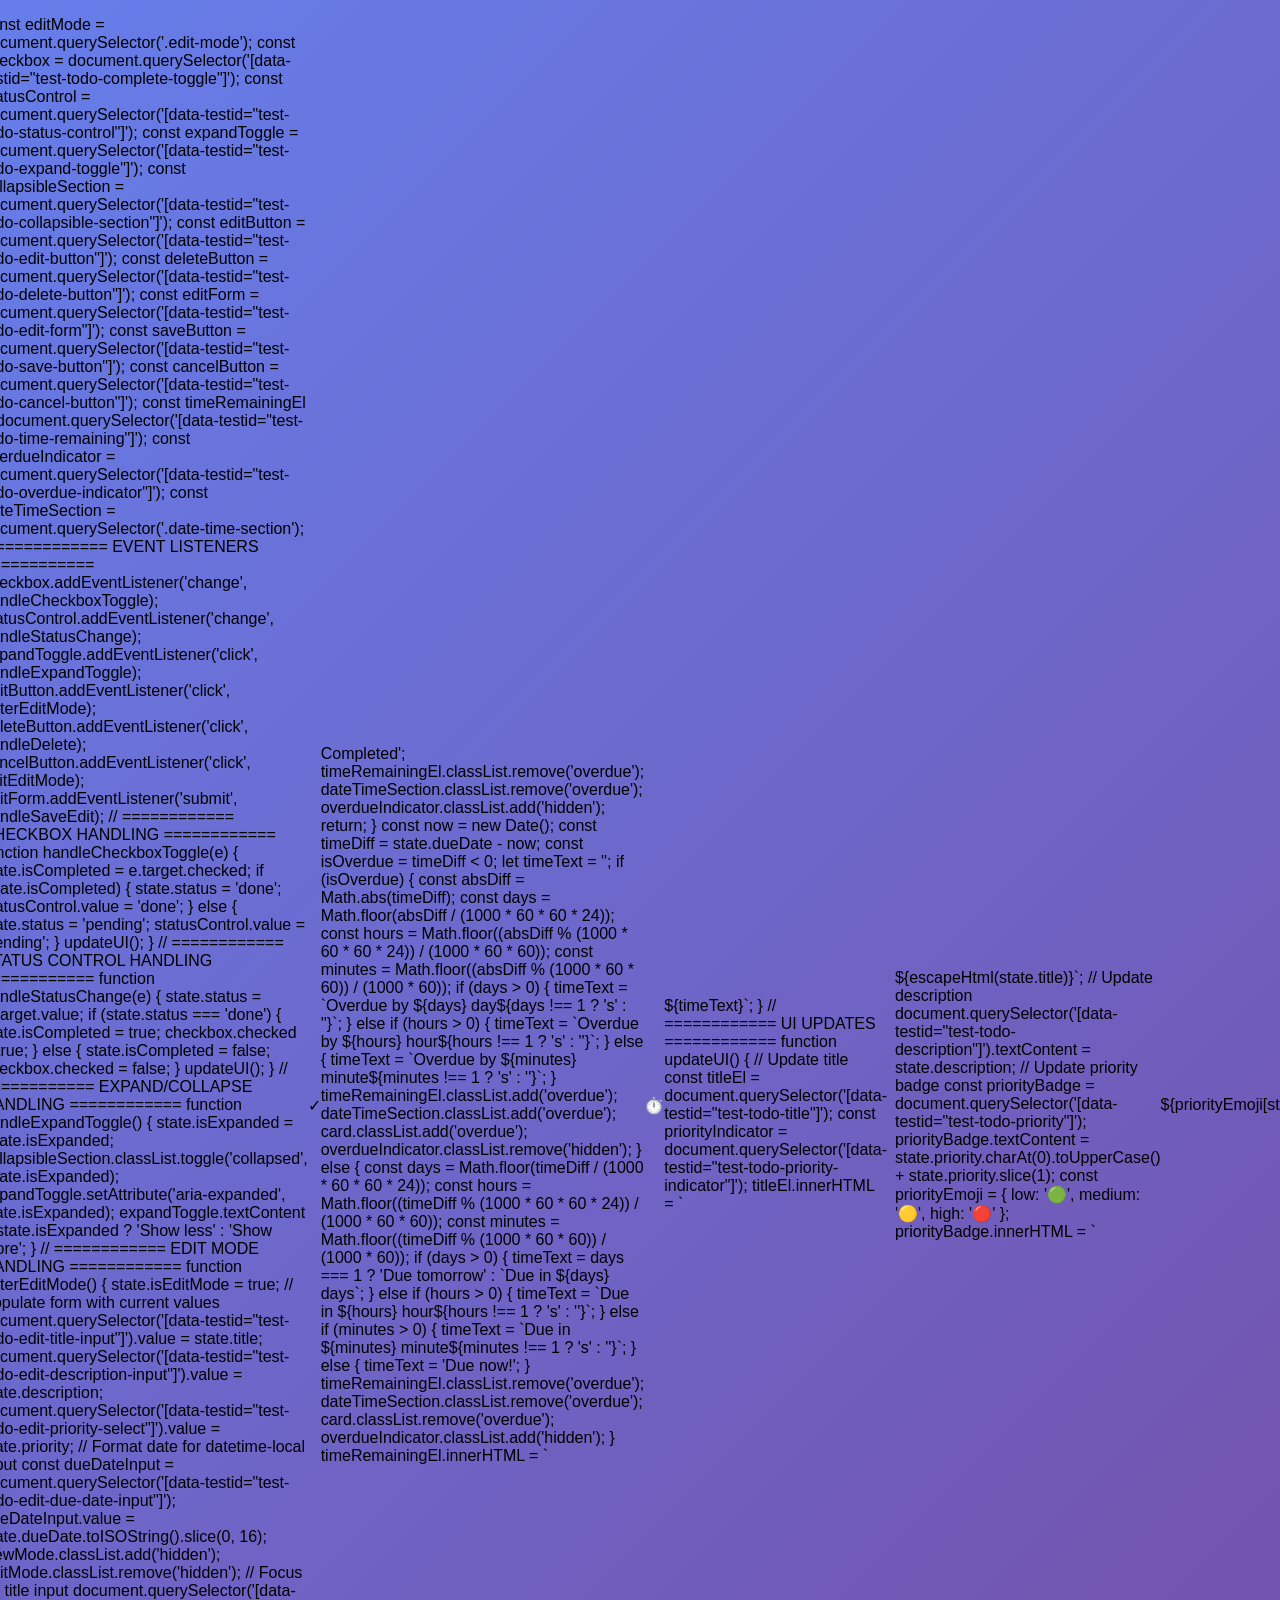
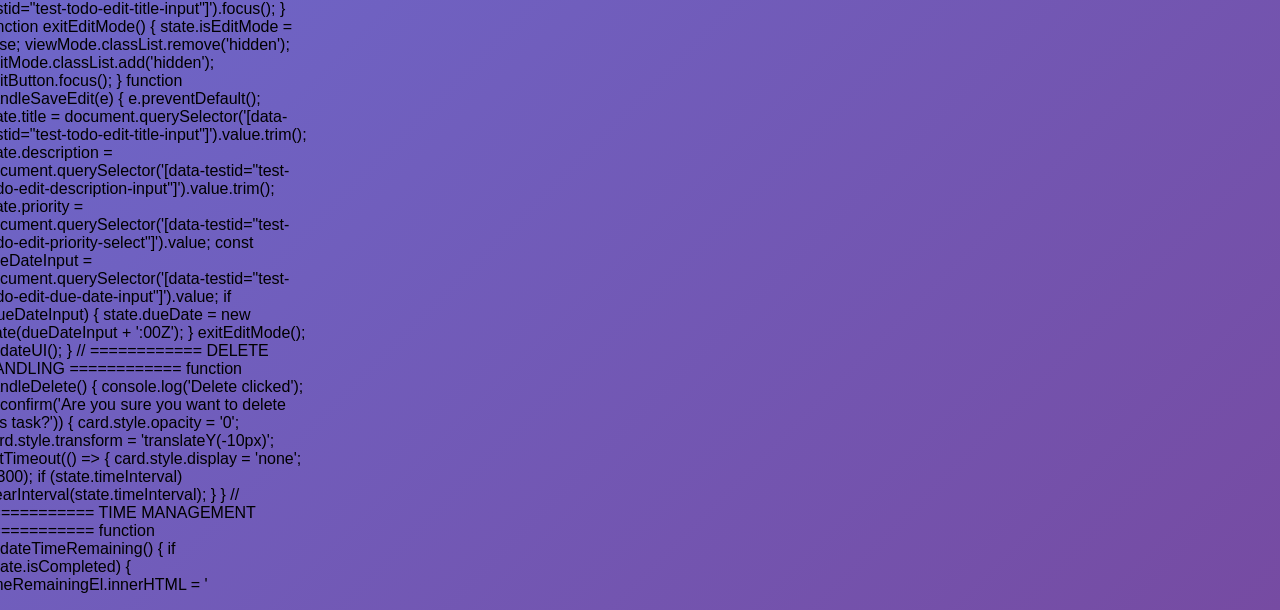
==== commit e135436e: "Split HTML, CSS, and JS into separate files for Stage 1a (Todo) and Stage 1b (Profile)" ====
--- a/Index.html
+++ b/Index.html
@@ -4,579 +4,7 @@
     <meta charset="UTF-8">
     <meta name="viewport" content="width=device-width, initial-scale=1.0">
     <title>Todo Item Card - Stage 1a</title>
-    <style>
-        * {
-            margin: 0;
-            padding: 0;
-            box-sizing: border-box;
-        }
-
-        body {
-            font-family: -apple-system, BlinkMacSystemFont, 'Segoe UI', Roboto, Oxygen, Ubuntu, Cantarell, sans-serif;
-            background: linear-gradient(135deg, #667eea 0%, #764ba2 100%);
-            min-height: 100vh;
-            display: flex;
-            align-items: center;
-            justify-content: center;
-            padding: 16px;
-        }
-
-        .container {
-            width: 100%;
-            max-width: 500px;
-        }
-
-        /* Card Root */
-        [data-testid="test-todo-card"] {
-            background: white;
-            border-radius: 12px;
-            box-shadow: 0 10px 30px rgba(0, 0, 0, 0.2);
-            padding: 24px;
-            transition: box-shadow 0.3s ease, transform 0.2s ease;
-            border-left: 4px solid #667eea;
-        }
-
-        [data-testid="test-todo-card"]:hover {
-            box-shadow: 0 15px 40px rgba(0, 0, 0, 0.25);
-        }
-
-        [data-testid="test-todo-card"].completed {
-            background: #f8f9fa;
-            border-left-color: #48bb78;
-        }
-
-        [data-testid="test-todo-card"].overdue {
-            border-left-color: #f56565;
-        }
-
-        [data-testid="test-todo-card"].high-priority {
-            border-left-color: #ed8936;
-        }
-
-        /* View Mode */
-        .view-mode {
-            display: block;
-        }
-
-        .view-mode.hidden {
-            display: none;
-        }
-
-        /* Edit Mode */
-        .edit-mode {
-            display: none;
-        }
-
-        .edit-mode.visible {
-            display: block;
-        }
-
-        /* Priority Indicator */
-        [data-testid="test-todo-priority-indicator"] {
-            display: inline-block;
-            width: 12px;
-            height: 12px;
-            border-radius: 50%;
-            margin-right: 8px;
-            vertical-align: middle;
-        }
-
-        [data-testid="test-todo-priority-indicator"].low {
-            background: #48bb78;
-            box-shadow: 0 0 0 2px rgba(72, 187, 120, 0.2);
-        }
-
-        [data-testid="test-todo-priority-indicator"].medium {
-            background: #ecc94b;
-            box-shadow: 0 0 0 2px rgba(236, 201, 75, 0.2);
-        }
-
-        [data-testid="test-todo-priority-indicator"].high {
-            background: #f56565;
-            box-shadow: 0 0 0 2px rgba(245, 101, 101, 0.2);
-        }
-
-        /* Overdue Indicator */
-        [data-testid="test-todo-overdue-indicator"] {
-            display: inline-flex;
-            align-items: center;
-            gap: 6px;
-            padding: 4px 8px;
-            background: #fed7d7;
-            color: #742a2a;
-            border-radius: 4px;
-            font-size: 0.75rem;
-            font-weight: 600;
-            margin-left: 8px;
-        }
-
-        [data-testid="test-todo-overdue-indicator"].hidden {
-            display: none;
-        }
-
-        /* Title */
-        [data-testid="test-todo-title"] {
-            font-size: 1.5rem;
-            font-weight: 600;
-            color: #1a202c;
-            margin-bottom: 12px;
-            word-break: break-word;
-            transition: all 0.3s ease;
-            display: flex;
-            align-items: center;
-            gap: 8px;
-        }
-
-        [data-testid="test-todo-card"].completed [data-testid="test-todo-title"] {
-            text-decoration: line-through;
-            color: #a0aec0;
-        }
-
-        /* Description */
-        [data-testid="test-todo-description"] {
-            font-size: 0.95rem;
-            color: #4a5568;
-            line-height: 1.5;
-            margin-bottom: 16px;
-            word-break: break-word;
-            max-height: none;
-            overflow: visible;
-            transition: max-height 0.3s ease, overflow 0.3s ease;
-        }
-
-        [data-testid="test-todo-collapsible-section"].collapsed [data-testid="test-todo-description"] {
-            max-height: 80px;
-            overflow: hidden;
-            position: relative;
-        }
-
-        [data-testid="test-todo-collapsible-section"].collapsed [data-testid="test-todo-description"]::after {
-            content: '';
-            position: absolute;
-            bottom: 0;
-            left: 0;
-            right: 0;
-            height: 40px;
-            background: linear-gradient(transparent, white);
-        }
-
-        /* Expand Toggle */
-        [data-testid="test-todo-expand-toggle"] {
-            background: none;
-            color: #667eea;
-            padding: 4px 8px;
-            margin-bottom: 12px;
-            font-size: 0.85rem;
-            border: none;
-            cursor: pointer;
-            font-weight: 600;
-            text-decoration: underline;
-        }
-
-        [data-testid="test-todo-expand-toggle"]:hover {
-            color: #5568d3;
-        }
-
-        [data-testid="test-todo-expand-toggle"]:focus {
-            outline: 2px solid #667eea;
-            outline-offset: 2px;
-        }
-
-        [data-testid="test-todo-expand-toggle"].hidden {
-            display: none;
-        }
-
-        /* Metadata Section */
-        .metadata-section {
-            display: flex;
-            flex-wrap: wrap;
-            gap: 12px;
-            margin-bottom: 16px;
-            font-size: 0.9rem;
-            align-items: center;
-        }
-
-        /* Priority Badge */
-        [data-testid="test-todo-priority"] {
-            display: inline-flex;
-            align-items: center;
-            gap: 6px;
-            padding: 6px 12px;
-            border-radius: 20px;
-            font-weight: 600;
-            font-size: 0.85rem;
-            white-space: nowrap;
-        }
-
-        [data-testid="test-todo-priority"].low {
-            background: #c6f6d5;
-            color: #22543d;
-        }
-
-        [data-testid="test-todo-priority"].medium {
-            background: #feebc8;
-            color: #7c2d12;
-        }
-
-        [data-testid="test-todo-priority"].high {
-            background: #feb2b2;
-            color: #742a2a;
-        }
-
-        /* Status Control (Dropdown) */
-        [data-testid="test-todo-status-control"] {
-            padding: 6px 12px;
-            border-radius: 20px;
-            font-weight: 600;
-            font-size: 0.85rem;
-            border: 2px solid #e2e8f0;
-            background: white;
-            cursor: pointer;
-            transition: all 0.2s ease;
-            white-space: nowrap;
-        }
-
-        [data-testid="test-todo-status-control"]:hover {
-            border-color: #667eea;
-        }
-
-        [data-testid="test-todo-status-control"]:focus {
-            outline: 2px solid #667eea;
-            outline-offset: 2px;
-        }
-
-        /* Status Indicator Display */
-        [data-testid="test-todo-status"] {
-            display: inline-flex;
-            align-items: center;
-            gap: 6px;
-            padding: 6px 12px;
-            border-radius: 20px;
-            font-weight: 600;
-            font-size: 0.85rem;
-            white-space: nowrap;
-        }
-
-        [data-testid="test-todo-status"].pending {
-            background: #e2e8f0;
-            color: #2d3748;
-        }
-
-        [data-testid="test-todo-status"].in-progress {
-            background: #bee3f8;
-            color: #2c5282;
-        }
-
-        [data-testid="test-todo-status"].done {
-            background: #c6f6d5;
-            color: #22543d;
-        }
-
-        /* Date/Time Section */
-        .date-time-section {
-            display: flex;
-            flex-direction: column;
-            gap: 8px;
-            margin-bottom: 16px;
-            padding: 12px;
-            background: #f7fafc;
-            border-radius: 8px;
-            border-left: 3px solid #667eea;
-        }
-
-        .date-time-section.overdue {
-            background: #fff5f5;
-            border-left-color: #f56565;
-        }
-
-        [data-testid="test-todo-due-date"],
-        [data-testid="test-todo-time-remaining"] {
-            font-size: 0.9rem;
-            color: #2d3748;
-            font-weight: 500;
-        }
-
-        [data-testid="test-todo-due-date"] {
-            display: flex;
-            align-items: center;
-            gap: 8px;
-        }
-
-        [data-testid="test-todo-time-remaining"] {
-            display: flex;
-            align-items: center;
-            gap: 8px;
-            color: #667eea;
-        }
-
-        [data-testid="test-todo-time-remaining"].overdue {
-            color: #f56565;
-            font-weight: 600;
-        }
-
-        /* Checkbox */
-        .checkbox-container {
-            display: flex;
-            align-items: center;
-            gap: 12px;
-            margin-bottom: 16px;
-            cursor: pointer;
-        }
-
-        [data-testid="test-todo-complete-toggle"] {
-            width: 20px;
-            height: 20px;
-            cursor: pointer;
-            accent-color: #667eea;
-            flex-shrink: 0;
-        }
-
-        [data-testid="test-todo-complete-toggle"]:focus {
-            outline: 2px solid #667eea;
-            outline-offset: 2px;
-        }
-
-        .checkbox-label {
-            font-weight: 500;
-            color: #2d3748;
-            user-select: none;
-            cursor: pointer;
-        }
-
-        /* Tags */
-        [data-testid="test-todo-tags"] {
-            display: flex;
-            flex-wrap: wrap;
-            gap: 8px;
-            list-style: none;
-            margin-bottom: 16px;
-        }
-
-        .tag-item {
-            display: inline-flex;
-            align-items: center;
-            gap: 4px;
-            padding: 6px 12px;
-            background: #edf2f7;
-            border-radius: 16px;
-            font-size: 0.85rem;
-            font-weight: 500;
-            color: #2d3748;
-            white-space: nowrap;
-        }
-
-        .tag-item::before {
-            content: '#';
-            color: #a0aec0;
-        }
-
-        /* Edit Form */
-        [data-testid="test-todo-edit-form"] {
-            display: flex;
-            flex-direction: column;
-            gap: 16px;
-        }
-
-        .form-group {
-            display: flex;
-            flex-direction: column;
-            gap: 6px;
-        }
-
-        .form-group label {
-            font-weight: 600;
-            font-size: 0.9rem;
-            color: #2d3748;
-        }
-
-        [data-testid="test-todo-edit-title-input"],
-        [data-testid="test-todo-edit-description-input"],
-        [data-testid="test-todo-edit-priority-select"],
-        [data-testid="test-todo-edit-due-date-input"] {
-            padding: 10px 12px;
-            border: 2px solid #e2e8f0;
-            border-radius: 6px;
-            font-family: inherit;
-            font-size: 0.95rem;
-            transition: all 0.2s ease;
-        }
-
-        [data-testid="test-todo-edit-title-input"]:focus,
-        [data-testid="test-todo-edit-description-input"]:focus,
-        [data-testid="test-todo-edit-priority-select"]:focus,
-        [data-testid="test-todo-edit-due-date-input"]:focus {
-            outline: none;
-            border-color: #667eea;
-            box-shadow: 0 0 0 3px rgba(102, 126, 234, 0.1);
-        }
-
-        [data-testid="test-todo-edit-description-input"] {
-            resize: vertical;
-            min-height: 80px;
-            font-family: inherit;
-        }
-
-        /* Buttons Container */
-        .actions-section {
-            display: flex;
-            gap: 12px;
-            justify-content: flex-end;
-            flex-wrap: wrap;
-        }
-
-        .edit-form-actions {
-            display: flex;
-            gap: 12px;
-            justify-content: flex-end;
-            flex-wrap: wrap;
-        }
-
-        button {
-            font-family: inherit;
-            font-size: 0.9rem;
-            padding: 10px 16px;
-            border: none;
-            border-radius: 6px;
-            cursor: pointer;
-            font-weight: 600;
-            transition: all 0.2s ease;
-            display: inline-flex;
-            align-items: center;
-            gap: 6px;
-        }
-
-        button:focus {
-            outline: 2px solid #667eea;
-            outline-offset: 2px;
-        }
-
-        button:active {
-            transform: scale(0.98);
-        }
-
-        [data-testid="test-todo-edit-button"] {
-            background: #667eea;
-            color: white;
-        }
-
-        [data-testid="test-todo-edit-button"]:hover {
-            background: #5568d3;
-        }
-
-        [data-testid="test-todo-delete-button"] {
-            background: #fc8181;
-            color: white;
-        }
-
-        [data-testid="test-todo-delete-button"]:hover {
-            background: #f56565;
-        }
-
-        [data-testid="test-todo-save-button"] {
-            background: #48bb78;
-            color: white;
-        }
-
-        [data-testid="test-todo-save-button"]:hover {
-            background: #38a169;
-        }
-
-        [data-testid="test-todo-cancel-button"] {
-            background: #cbd5e0;
-            color: #2d3748;
-        }
-
-        [data-testid="test-todo-cancel-button"]:hover {
-            background: #a0aec0;
-        }
-
-        /* Responsive Design */
-        @media (max-width: 768px) {
-            .metadata-section {
-                gap: 8px;
-                margin-bottom: 12px;
-            }
-
-            [data-testid="test-todo-edit-form"] {
-                gap: 12px;
-            }
-        }
-
-        @media (max-width: 480px) {
-            [data-testid="test-todo-card"] {
-                padding: 16px;
-            }
-
-            [data-testid="test-todo-title"] {
-                font-size: 1.25rem;
-            }
-
-            [data-testid="test-todo-description"] {
-                font-size: 0.9rem;
-                margin-bottom: 12px;
-            }
-
-            .actions-section,
-            .edit-form-actions {
-                gap: 8px;
-            }
-
-            button {
-                padding: 8px 14px;
-                font-size: 0.85rem;
-            }
-
-            [data-testid="test-todo-edit-title-input"],
-            [data-testid="test-todo-edit-description-input"],
-            [data-testid="test-todo-edit-priority-select"],
-            [data-testid="test-todo-edit-due-date-input"] {
-                padding: 8px 10px;
-                font-size: 0.9rem;
-            }
-
-            [data-testid="test-todo-priority"],
-            [data-testid="test-todo-status"],
-            [data-testid="test-todo-status-control"] {
-                padding: 4px 10px;
-                font-size: 0.8rem;
-            }
-        }
-
-        @media (max-width: 320px) {
-            [data-testid="test-todo-card"] {
-                padding: 12px;
-            }
-
-            [data-testid="test-todo-title"] {
-                font-size: 1.1rem;
-            }
-
-            [data-testid="test-todo-priority"],
-            [data-testid="test-todo-status"],
-            [data-testid="test-todo-status-control"] {
-                padding: 4px 8px;
-                font-size: 0.75rem;
-            }
-
-            .tag-item {
-                padding: 4px 10px;
-                font-size: 0.75rem;
-            }
-        }
-
-        /* Accessibility */
-        .sr-only {
-            position: absolute;
-            width: 1px;
-            height: 1px;
-            padding: 0;
-            margin: -1px;
-            overflow: hidden;
-            clip: rect(0, 0, 0, 0);
-            white-space: nowrap;
-            border-width: 0;
-        }
-    </style>
+    <link rel="stylesheet" href="styles-todo.css">
 </head>
 <body>
     <main class="container">
@@ -759,23 +187,198 @@
         </article>
     </main>
 
-    <script>
-        // ============ STATE MANAGEMENT ============
-        const state = {
-            title: 'Build Frontend Wizards Component',
-            description: 'Create a fully accessible and responsive todo card component with all required testing attributes, keyboard navigation, WCAG AA compliance, and advanced interactive features including edit mode, status controls, and dynamic time management.',
-            priority: 'high',
-            status: 'in-progress',
-            dueDate: new Date('2026-04-20T18:00:00Z'),
-            isCompleted: false,
-            isExpanded: false,
-            isEditMode: false,
-            timeInterval: null
-        };
-
-        // ============ DOM ELEMENTS ============
-        const card = document.querySelector('[data-testid="test-todo-card"]');
-        const viewMode = document.querySelector('.view-mode');
+    <script src="script-todo.js"></script>
+</body>
+</html>
+<!DOCTYPE html>
+<html lang="en">
+<head>
+    <meta charset="UTF-8">
+    <meta name="viewport" content="width=device-width, initial-scale=1.0">
+    <title>Todo Item Card - Stage 1a</title>
+    <link rel="stylesheet" href="styles-todo.css">
+</head>
+<body>
+    <main class="container">
+        <article data-testid="test-todo-card" role="region" aria-labelledby="test-todo-title">
+            <!-- VIEW MODE -->
+            <div class="view-mode">
+                <!-- Title with Priority Indicator -->
+                <h2 data-testid="test-todo-title">
+                    <span data-testid="test-todo-priority-indicator" class="high" aria-hidden="true"></span>
+                    Build Frontend Wizards Component
+                </h2>
+
+                <!-- Description with Expand/Collapse -->
+                <div data-testid="test-todo-collapsible-section" id="description-section">
+                    <p data-testid="test-todo-description">
+                        Create a fully accessible and responsive todo card component with all required testing attributes, keyboard navigation, WCAG AA compliance, and advanced interactive features including edit mode, status controls, and dynamic time management.
+                    </p>
+                    <button
+                        data-testid="test-todo-expand-toggle"
+                        type="button"
+                        aria-expanded="false"
+                        aria-controls="description-section"
+                        class="hidden"
+                    >
+                        Show more
+                    </button>
+                </div>
+
+                <!-- Metadata Section -->
+                <div class="metadata-section">
+                    <span
+                        data-testid="test-todo-priority"
+                        class="high"
+                        aria-label="Priority: High"
+                    >
+                        <span aria-hidden="true">🔴</span> High
+                    </span>
+                    <select
+                        data-testid="test-todo-status-control"
+                        aria-label="Change task status"
+                    >
+                        <option value="pending">Pending</option>
+                        <option value="in-progress" selected>In Progress</option>
+                        <option value="done">Done</option>
+                    </select>
+                </div>
+
+                <!-- Date/Time Section -->
+                <div class="date-time-section">
+                    <time
+                        data-testid="test-todo-due-date"
+                        datetime="2026-04-20T18:00:00Z"
+                        aria-label="Due date"
+                    >
+                        <span aria-hidden="true">📅</span>
+                        Due Apr 20, 2026
+                    </time>
+                    <div style="display: flex; align-items: center; gap: 4px;">
+                        <span
+                            data-testid="test-todo-time-remaining"
+                            aria-live="polite"
+                            aria-label="Time remaining"
+                        >
+                            <span aria-hidden="true">⏱️</span>
+                            Due in 5 days
+                        </span>
+                        <span data-testid="test-todo-overdue-indicator" class="hidden">
+                            <span aria-hidden="true">⚠️</span> Overdue
+                        </span>
+                    </div>
+                </div>
+
+                <!-- Checkbox -->
+                <div class="checkbox-container">
+                    <input
+                        type="checkbox"
+                        data-testid="test-todo-complete-toggle"
+                        id="todo-complete"
+                        aria-label="Mark task as complete"
+                    />
+                    <label for="todo-complete" class="checkbox-label">
+                        Mark as complete
+                    </label>
+                </div>
+
+                <!-- Tags -->
+                <ul data-testid="test-todo-tags" role="list">
+                    <li class="tag-item" data-testid="test-todo-tag-work">work</li>
+                    <li class="tag-item" data-testid="test-todo-tag-urgent">urgent</li>
+                    <li class="tag-item">frontend</li>
+                </ul>
+
+                <!-- Actions -->
+                <div class="actions-section">
+                    <button
+                        data-testid="test-todo-edit-button"
+                        aria-label="Edit this task"
+                        type="button"
+                    >
+                        <span aria-hidden="true">✏️</span>
+                        Edit
+                    </button>
+                    <button
+                        data-testid="test-todo-delete-button"
+                        aria-label="Delete this task"
+                        type="button"
+                    >
+                        <span aria-hidden="true">🗑️</span>
+                        Delete
+                    </button>
+                </div>
+            </div>
+
+            <!-- EDIT MODE -->
+            <div class="edit-mode">
+                <form data-testid="test-todo-edit-form">
+                    <div class="form-group">
+                        <label for="edit-title">Title</label>
+                        <input
+                            type="text"
+                            data-testid="test-todo-edit-title-input"
+                            id="edit-title"
+                            required
+                            aria-label="Edit task title"
+                        />
+                    </div>
+
+                    <div class="form-group">
+                        <label for="edit-description">Description</label>
+                        <textarea
+                            data-testid="test-todo-edit-description-input"
+                            id="edit-description"
+                            aria-label="Edit task description"
+                        ></textarea>
+                    </div>
+
+                    <div class="form-group">
+                        <label for="edit-priority">Priority</label>
+                        <select
+                            data-testid="test-todo-edit-priority-select"
+                            id="edit-priority"
+                            aria-label="Edit task priority"
+                        >
+                            <option value="low">Low</option>
+                            <option value="medium">Medium</option>
+                            <option value="high" selected>High</option>
+                        </select>
+                    </div>
+
+                    <div class="form-group">
+                        <label for="edit-due-date">Due Date</label>
+                        <input
+                            type="datetime-local"
+                            data-testid="test-todo-edit-due-date-input"
+                            id="edit-due-date"
+                            aria-label="Edit task due date"
+                        />
+                    </div>
+
+                    <div class="edit-form-actions">
+                        <button
+                            data-testid="test-todo-save-button"
+                            type="submit"
+                            aria-label="Save changes to task"
+                        >
+                            <span aria-hidden="true">✓</span>
+                            Save
+                        </button>
+                        <button
+                            data-testid="test-todo-cancel-button"
+                            type="button"
+                            aria-label="Cancel editing task"
+                        >
+                            <span aria-hidden="true">✕</span>
+                            Cancel
+                        </button>
+                    </div>
+                </form>
+            </div>
+        </article>
+    </main>
+
         const editMode = document.querySelector('.edit-mode');
         const checkbox = document.querySelector('[data-testid="test-todo-complete-toggle"]');
         const statusControl = document.querySelector('[data-testid="test-todo-status-control"]');
--- a/styles-todo.css
+++ b/styles-todo.css
@@ -0,0 +1,571 @@
+* {
+    margin: 0;
+    padding: 0;
+    box-sizing: border-box;
+}
+
+body {
+    font-family: -apple-system, BlinkMacSystemFont, 'Segoe UI', Roboto, Oxygen, Ubuntu, Cantarell, sans-serif;
+    background: linear-gradient(135deg, #667eea 0%, #764ba2 100%);
+    min-height: 100vh;
+    display: flex;
+    align-items: center;
+    justify-content: center;
+    padding: 16px;
+}
+
+.container {
+    width: 100%;
+    max-width: 500px;
+}
+
+/* Card Root */
+[data-testid="test-todo-card"] {
+    background: white;
+    border-radius: 12px;
+    box-shadow: 0 10px 30px rgba(0, 0, 0, 0.2);
+    padding: 24px;
+    transition: box-shadow 0.3s ease, transform 0.2s ease;
+    border-left: 4px solid #667eea;
+}
+
+[data-testid="test-todo-card"]:hover {
+    box-shadow: 0 15px 40px rgba(0, 0, 0, 0.25);
+}
+
+[data-testid="test-todo-card"].completed {
+    background: #f8f9fa;
+    border-left-color: #48bb78;
+}
+
+[data-testid="test-todo-card"].overdue {
+    border-left-color: #f56565;
+}
+
+[data-testid="test-todo-card"].high-priority {
+    border-left-color: #ed8936;
+}
+
+/* View Mode */
+.view-mode {
+    display: block;
+}
+
+.view-mode.hidden {
+    display: none;
+}
+
+/* Edit Mode */
+.edit-mode {
+    display: none;
+}
+
+.edit-mode.visible {
+    display: block;
+}
+
+/* Priority Indicator */
+[data-testid="test-todo-priority-indicator"] {
+    display: inline-block;
+    width: 12px;
+    height: 12px;
+    border-radius: 50%;
+    margin-right: 8px;
+    vertical-align: middle;
+}
+
+[data-testid="test-todo-priority-indicator"].low {
+    background: #48bb78;
+    box-shadow: 0 0 0 2px rgba(72, 187, 120, 0.2);
+}
+
+[data-testid="test-todo-priority-indicator"].medium {
+    background: #ecc94b;
+    box-shadow: 0 0 0 2px rgba(236, 201, 75, 0.2);
+}
+
+[data-testid="test-todo-priority-indicator"].high {
+    background: #f56565;
+    box-shadow: 0 0 0 2px rgba(245, 101, 101, 0.2);
+}
+
+/* Overdue Indicator */
+[data-testid="test-todo-overdue-indicator"] {
+    display: inline-flex;
+    align-items: center;
+    gap: 6px;
+    padding: 4px 8px;
+    background: #fed7d7;
+    color: #742a2a;
+    border-radius: 4px;
+    font-size: 0.75rem;
+    font-weight: 600;
+    margin-left: 8px;
+}
+
+[data-testid="test-todo-overdue-indicator"].hidden {
+    display: none;
+}
+
+/* Title */
+[data-testid="test-todo-title"] {
+    font-size: 1.5rem;
+    font-weight: 600;
+    color: #1a202c;
+    margin-bottom: 12px;
+    word-break: break-word;
+    transition: all 0.3s ease;
+    display: flex;
+    align-items: center;
+    gap: 8px;
+}
+
+[data-testid="test-todo-card"].completed [data-testid="test-todo-title"] {
+    text-decoration: line-through;
+    color: #a0aec0;
+}
+
+/* Description */
+[data-testid="test-todo-description"] {
+    font-size: 0.95rem;
+    color: #4a5568;
+    line-height: 1.5;
+    margin-bottom: 16px;
+    word-break: break-word;
+    max-height: none;
+    overflow: visible;
+    transition: max-height 0.3s ease, overflow 0.3s ease;
+}
+
+[data-testid="test-todo-collapsible-section"].collapsed [data-testid="test-todo-description"] {
+    max-height: 80px;
+    overflow: hidden;
+    position: relative;
+}
+
+[data-testid="test-todo-collapsible-section"].collapsed [data-testid="test-todo-description"]::after {
+    content: '';
+    position: absolute;
+    bottom: 0;
+    left: 0;
+    right: 0;
+    height: 40px;
+    background: linear-gradient(transparent, white);
+}
+
+/* Expand Toggle */
+[data-testid="test-todo-expand-toggle"] {
+    background: none;
+    color: #667eea;
+    padding: 4px 8px;
+    margin-bottom: 12px;
+    font-size: 0.85rem;
+    border: none;
+    cursor: pointer;
+    font-weight: 600;
+    text-decoration: underline;
+}
+
+[data-testid="test-todo-expand-toggle"]:hover {
+    color: #5568d3;
+}
+
+[data-testid="test-todo-expand-toggle"]:focus {
+    outline: 2px solid #667eea;
+    outline-offset: 2px;
+}
+
+[data-testid="test-todo-expand-toggle"].hidden {
+    display: none;
+}
+
+/* Metadata Section */
+.metadata-section {
+    display: flex;
+    flex-wrap: wrap;
+    gap: 12px;
+    margin-bottom: 16px;
+    font-size: 0.9rem;
+    align-items: center;
+}
+
+/* Priority Badge */
+[data-testid="test-todo-priority"] {
+    display: inline-flex;
+    align-items: center;
+    gap: 6px;
+    padding: 6px 12px;
+    border-radius: 20px;
+    font-weight: 600;
+    font-size: 0.85rem;
+    white-space: nowrap;
+}
+
+[data-testid="test-todo-priority"].low {
+    background: #c6f6d5;
+    color: #22543d;
+}
+
+[data-testid="test-todo-priority"].medium {
+    background: #feebc8;
+    color: #7c2d12;
+}
+
+[data-testid="test-todo-priority"].high {
+    background: #feb2b2;
+    color: #742a2a;
+}
+
+/* Status Control (Dropdown) */
+[data-testid="test-todo-status-control"] {
+    padding: 6px 12px;
+    border-radius: 20px;
+    font-weight: 600;
+    font-size: 0.85rem;
+    border: 2px solid #e2e8f0;
+    background: white;
+    cursor: pointer;
+    transition: all 0.2s ease;
+    white-space: nowrap;
+}
+
+[data-testid="test-todo-status-control"]:hover {
+    border-color: #667eea;
+}
+
+[data-testid="test-todo-status-control"]:focus {
+    outline: 2px solid #667eea;
+    outline-offset: 2px;
+}
+
+/* Status Indicator Display */
+[data-testid="test-todo-status"] {
+    display: inline-flex;
+    align-items: center;
+    gap: 6px;
+    padding: 6px 12px;
+    border-radius: 20px;
+    font-weight: 600;
+    font-size: 0.85rem;
+    white-space: nowrap;
+}
+
+[data-testid="test-todo-status"].pending {
+    background: #e2e8f0;
+    color: #2d3748;
+}
+
+[data-testid="test-todo-status"].in-progress {
+    background: #bee3f8;
+    color: #2c5282;
+}
+
+[data-testid="test-todo-status"].done {
+    background: #c6f6d5;
+    color: #22543d;
+}
+
+/* Date/Time Section */
+.date-time-section {
+    display: flex;
+    flex-direction: column;
+    gap: 8px;
+    margin-bottom: 16px;
+    padding: 12px;
+    background: #f7fafc;
+    border-radius: 8px;
+    border-left: 3px solid #667eea;
+}
+
+.date-time-section.overdue {
+    background: #fff5f5;
+    border-left-color: #f56565;
+}
+
+[data-testid="test-todo-due-date"],
+[data-testid="test-todo-time-remaining"] {
+    font-size: 0.9rem;
+    color: #2d3748;
+    font-weight: 500;
+}
+
+[data-testid="test-todo-due-date"] {
+    display: flex;
+    align-items: center;
+    gap: 8px;
+}
+
+[data-testid="test-todo-time-remaining"] {
+    display: flex;
+    align-items: center;
+    gap: 8px;
+    color: #667eea;
+}
+
+[data-testid="test-todo-time-remaining"].overdue {
+    color: #f56565;
+    font-weight: 600;
+}
+
+/* Checkbox */
+.checkbox-container {
+    display: flex;
+    align-items: center;
+    gap: 12px;
+    margin-bottom: 16px;
+    cursor: pointer;
+}
+
+[data-testid="test-todo-complete-toggle"] {
+    width: 20px;
+    height: 20px;
+    cursor: pointer;
+    accent-color: #667eea;
+    flex-shrink: 0;
+}
+
+[data-testid="test-todo-complete-toggle"]:focus {
+    outline: 2px solid #667eea;
+    outline-offset: 2px;
+}
+
+.checkbox-label {
+    font-weight: 500;
+    color: #2d3748;
+    user-select: none;
+    cursor: pointer;
+}
+
+/* Tags */
+[data-testid="test-todo-tags"] {
+    display: flex;
+    flex-wrap: wrap;
+    gap: 8px;
+    list-style: none;
+    margin-bottom: 16px;
+}
+
+.tag-item {
+    display: inline-flex;
+    align-items: center;
+    gap: 4px;
+    padding: 6px 12px;
+    background: #edf2f7;
+    border-radius: 16px;
+    font-size: 0.85rem;
+    font-weight: 500;
+    color: #2d3748;
+    white-space: nowrap;
+}
+
+.tag-item::before {
+    content: '#';
+    color: #a0aec0;
+}
+
+/* Edit Form */
+[data-testid="test-todo-edit-form"] {
+    display: flex;
+    flex-direction: column;
+    gap: 16px;
+}
+
+.form-group {
+    display: flex;
+    flex-direction: column;
+    gap: 6px;
+}
+
+.form-group label {
+    font-weight: 600;
+    font-size: 0.9rem;
+    color: #2d3748;
+}
+
+[data-testid="test-todo-edit-title-input"],
+[data-testid="test-todo-edit-description-input"],
+[data-testid="test-todo-edit-priority-select"],
+[data-testid="test-todo-edit-due-date-input"] {
+    padding: 10px 12px;
+    border: 2px solid #e2e8f0;
+    border-radius: 6px;
+    font-family: inherit;
+    font-size: 0.95rem;
+    transition: all 0.2s ease;
+}
+
+[data-testid="test-todo-edit-title-input"]:focus,
+[data-testid="test-todo-edit-description-input"]:focus,
+[data-testid="test-todo-edit-priority-select"]:focus,
+[data-testid="test-todo-edit-due-date-input"]:focus {
+    outline: none;
+    border-color: #667eea;
+    box-shadow: 0 0 0 3px rgba(102, 126, 234, 0.1);
+}
+
+[data-testid="test-todo-edit-description-input"] {
+    resize: vertical;
+    min-height: 80px;
+    font-family: inherit;
+}
+
+/* Buttons Container */
+.actions-section {
+    display: flex;
+    gap: 12px;
+    justify-content: flex-end;
+    flex-wrap: wrap;
+}
+
+.edit-form-actions {
+    display: flex;
+    gap: 12px;
+    justify-content: flex-end;
+    flex-wrap: wrap;
+}
+
+button {
+    font-family: inherit;
+    font-size: 0.9rem;
+    padding: 10px 16px;
+    border: none;
+    border-radius: 6px;
+    cursor: pointer;
+    font-weight: 600;
+    transition: all 0.2s ease;
+    display: inline-flex;
+    align-items: center;
+    gap: 6px;
+}
+
+button:focus {
+    outline: 2px solid #667eea;
+    outline-offset: 2px;
+}
+
+button:active {
+    transform: scale(0.98);
+}
+
+[data-testid="test-todo-edit-button"] {
+    background: #667eea;
+    color: white;
+}
+
+[data-testid="test-todo-edit-button"]:hover {
+    background: #5568d3;
+}
+
+[data-testid="test-todo-delete-button"] {
+    background: #fc8181;
+    color: white;
+}
+
+[data-testid="test-todo-delete-button"]:hover {
+    background: #f56565;
+}
+
+[data-testid="test-todo-save-button"] {
+    background: #48bb78;
+    color: white;
+}
+
+[data-testid="test-todo-save-button"]:hover {
+    background: #38a169;
+}
+
+[data-testid="test-todo-cancel-button"] {
+    background: #cbd5e0;
+    color: #2d3748;
+}
+
+[data-testid="test-todo-cancel-button"]:hover {
+    background: #a0aec0;
+}
+
+/* Responsive Design */
+@media (max-width: 768px) {
+    .metadata-section {
+        gap: 8px;
+        margin-bottom: 12px;
+    }
+
+    [data-testid="test-todo-edit-form"] {
+        gap: 12px;
+    }
+}
+
+@media (max-width: 480px) {
+    [data-testid="test-todo-card"] {
+        padding: 16px;
+    }
+
+    [data-testid="test-todo-title"] {
+        font-size: 1.25rem;
+    }
+
+    [data-testid="test-todo-description"] {
+        font-size: 0.9rem;
+        margin-bottom: 12px;
+    }
+
+    .actions-section,
+    .edit-form-actions {
+        gap: 8px;
+    }
+
+    button {
+        padding: 8px 14px;
+        font-size: 0.85rem;
+    }
+
+    [data-testid="test-todo-edit-title-input"],
+    [data-testid="test-todo-edit-description-input"],
+    [data-testid="test-todo-edit-priority-select"],
+    [data-testid="test-todo-edit-due-date-input"] {
+        padding: 8px 10px;
+        font-size: 0.9rem;
+    }
+
+    [data-testid="test-todo-priority"],
+    [data-testid="test-todo-status"],
+    [data-testid="test-todo-status-control"] {
+        padding: 4px 10px;
+        font-size: 0.8rem;
+    }
+}
+
+@media (max-width: 320px) {
+    [data-testid="test-todo-card"] {
+        padding: 12px;
+    }
+
+    [data-testid="test-todo-title"] {
+        font-size: 1.1rem;
+    }
+
+    [data-testid="test-todo-priority"],
+    [data-testid="test-todo-status"],
+    [data-testid="test-todo-status-control"] {
+        padding: 4px 8px;
+        font-size: 0.75rem;
+    }
+
+    .tag-item {
+        padding: 4px 10px;
+        font-size: 0.75rem;
+    }
+}
+
+/* Accessibility */
+.sr-only {
+    position: absolute;
+    width: 1px;
+    height: 1px;
+    padding: 0;
+    margin: -1px;
+    overflow: hidden;
+    clip: rect(0, 0, 0, 0);
+    white-space: nowrap;
+    border-width: 0;
+}
--- a/styles-todo.css
+++ b/styles-todo.css
@@ -0,0 +1,571 @@
+* {
+    margin: 0;
+    padding: 0;
+    box-sizing: border-box;
+}
+
+body {
+    font-family: -apple-system, BlinkMacSystemFont, 'Segoe UI', Roboto, Oxygen, Ubuntu, Cantarell, sans-serif;
+    background: linear-gradient(135deg, #667eea 0%, #764ba2 100%);
+    min-height: 100vh;
+    display: flex;
+    align-items: center;
+    justify-content: center;
+    padding: 16px;
+}
+
+.container {
+    width: 100%;
+    max-width: 500px;
+}
+
+/* Card Root */
+[data-testid="test-todo-card"] {
+    background: white;
+    border-radius: 12px;
+    box-shadow: 0 10px 30px rgba(0, 0, 0, 0.2);
+    padding: 24px;
+    transition: box-shadow 0.3s ease, transform 0.2s ease;
+    border-left: 4px solid #667eea;
+}
+
+[data-testid="test-todo-card"]:hover {
+    box-shadow: 0 15px 40px rgba(0, 0, 0, 0.25);
+}
+
+[data-testid="test-todo-card"].completed {
+    background: #f8f9fa;
+    border-left-color: #48bb78;
+}
+
+[data-testid="test-todo-card"].overdue {
+    border-left-color: #f56565;
+}
+
+[data-testid="test-todo-card"].high-priority {
+    border-left-color: #ed8936;
+}
+
+/* View Mode */
+.view-mode {
+    display: block;
+}
+
+.view-mode.hidden {
+    display: none;
+}
+
+/* Edit Mode */
+.edit-mode {
+    display: none;
+}
+
+.edit-mode.visible {
+    display: block;
+}
+
+/* Priority Indicator */
+[data-testid="test-todo-priority-indicator"] {
+    display: inline-block;
+    width: 12px;
+    height: 12px;
+    border-radius: 50%;
+    margin-right: 8px;
+    vertical-align: middle;
+}
+
+[data-testid="test-todo-priority-indicator"].low {
+    background: #48bb78;
+    box-shadow: 0 0 0 2px rgba(72, 187, 120, 0.2);
+}
+
+[data-testid="test-todo-priority-indicator"].medium {
+    background: #ecc94b;
+    box-shadow: 0 0 0 2px rgba(236, 201, 75, 0.2);
+}
+
+[data-testid="test-todo-priority-indicator"].high {
+    background: #f56565;
+    box-shadow: 0 0 0 2px rgba(245, 101, 101, 0.2);
+}
+
+/* Overdue Indicator */
+[data-testid="test-todo-overdue-indicator"] {
+    display: inline-flex;
+    align-items: center;
+    gap: 6px;
+    padding: 4px 8px;
+    background: #fed7d7;
+    color: #742a2a;
+    border-radius: 4px;
+    font-size: 0.75rem;
+    font-weight: 600;
+    margin-left: 8px;
+}
+
+[data-testid="test-todo-overdue-indicator"].hidden {
+    display: none;
+}
+
+/* Title */
+[data-testid="test-todo-title"] {
+    font-size: 1.5rem;
+    font-weight: 600;
+    color: #1a202c;
+    margin-bottom: 12px;
+    word-break: break-word;
+    transition: all 0.3s ease;
+    display: flex;
+    align-items: center;
+    gap: 8px;
+}
+
+[data-testid="test-todo-card"].completed [data-testid="test-todo-title"] {
+    text-decoration: line-through;
+    color: #a0aec0;
+}
+
+/* Description */
+[data-testid="test-todo-description"] {
+    font-size: 0.95rem;
+    color: #4a5568;
+    line-height: 1.5;
+    margin-bottom: 16px;
+    word-break: break-word;
+    max-height: none;
+    overflow: visible;
+    transition: max-height 0.3s ease, overflow 0.3s ease;
+}
+
+[data-testid="test-todo-collapsible-section"].collapsed [data-testid="test-todo-description"] {
+    max-height: 80px;
+    overflow: hidden;
+    position: relative;
+}
+
+[data-testid="test-todo-collapsible-section"].collapsed [data-testid="test-todo-description"]::after {
+    content: '';
+    position: absolute;
+    bottom: 0;
+    left: 0;
+    right: 0;
+    height: 40px;
+    background: linear-gradient(transparent, white);
+}
+
+/* Expand Toggle */
+[data-testid="test-todo-expand-toggle"] {
+    background: none;
+    color: #667eea;
+    padding: 4px 8px;
+    margin-bottom: 12px;
+    font-size: 0.85rem;
+    border: none;
+    cursor: pointer;
+    font-weight: 600;
+    text-decoration: underline;
+}
+
+[data-testid="test-todo-expand-toggle"]:hover {
+    color: #5568d3;
+}
+
+[data-testid="test-todo-expand-toggle"]:focus {
+    outline: 2px solid #667eea;
+    outline-offset: 2px;
+}
+
+[data-testid="test-todo-expand-toggle"].hidden {
+    display: none;
+}
+
+/* Metadata Section */
+.metadata-section {
+    display: flex;
+    flex-wrap: wrap;
+    gap: 12px;
+    margin-bottom: 16px;
+    font-size: 0.9rem;
+    align-items: center;
+}
+
+/* Priority Badge */
+[data-testid="test-todo-priority"] {
+    display: inline-flex;
+    align-items: center;
+    gap: 6px;
+    padding: 6px 12px;
+    border-radius: 20px;
+    font-weight: 600;
+    font-size: 0.85rem;
+    white-space: nowrap;
+}
+
+[data-testid="test-todo-priority"].low {
+    background: #c6f6d5;
+    color: #22543d;
+}
+
+[data-testid="test-todo-priority"].medium {
+    background: #feebc8;
+    color: #7c2d12;
+}
+
+[data-testid="test-todo-priority"].high {
+    background: #feb2b2;
+    color: #742a2a;
+}
+
+/* Status Control (Dropdown) */
+[data-testid="test-todo-status-control"] {
+    padding: 6px 12px;
+    border-radius: 20px;
+    font-weight: 600;
+    font-size: 0.85rem;
+    border: 2px solid #e2e8f0;
+    background: white;
+    cursor: pointer;
+    transition: all 0.2s ease;
+    white-space: nowrap;
+}
+
+[data-testid="test-todo-status-control"]:hover {
+    border-color: #667eea;
+}
+
+[data-testid="test-todo-status-control"]:focus {
+    outline: 2px solid #667eea;
+    outline-offset: 2px;
+}
+
+/* Status Indicator Display */
+[data-testid="test-todo-status"] {
+    display: inline-flex;
+    align-items: center;
+    gap: 6px;
+    padding: 6px 12px;
+    border-radius: 20px;
+    font-weight: 600;
+    font-size: 0.85rem;
+    white-space: nowrap;
+}
+
+[data-testid="test-todo-status"].pending {
+    background: #e2e8f0;
+    color: #2d3748;
+}
+
+[data-testid="test-todo-status"].in-progress {
+    background: #bee3f8;
+    color: #2c5282;
+}
+
+[data-testid="test-todo-status"].done {
+    background: #c6f6d5;
+    color: #22543d;
+}
+
+/* Date/Time Section */
+.date-time-section {
+    display: flex;
+    flex-direction: column;
+    gap: 8px;
+    margin-bottom: 16px;
+    padding: 12px;
+    background: #f7fafc;
+    border-radius: 8px;
+    border-left: 3px solid #667eea;
+}
+
+.date-time-section.overdue {
+    background: #fff5f5;
+    border-left-color: #f56565;
+}
+
+[data-testid="test-todo-due-date"],
+[data-testid="test-todo-time-remaining"] {
+    font-size: 0.9rem;
+    color: #2d3748;
+    font-weight: 500;
+}
+
+[data-testid="test-todo-due-date"] {
+    display: flex;
+    align-items: center;
+    gap: 8px;
+}
+
+[data-testid="test-todo-time-remaining"] {
+    display: flex;
+    align-items: center;
+    gap: 8px;
+    color: #667eea;
+}
+
+[data-testid="test-todo-time-remaining"].overdue {
+    color: #f56565;
+    font-weight: 600;
+}
+
+/* Checkbox */
+.checkbox-container {
+    display: flex;
+    align-items: center;
+    gap: 12px;
+    margin-bottom: 16px;
+    cursor: pointer;
+}
+
+[data-testid="test-todo-complete-toggle"] {
+    width: 20px;
+    height: 20px;
+    cursor: pointer;
+    accent-color: #667eea;
+    flex-shrink: 0;
+}
+
+[data-testid="test-todo-complete-toggle"]:focus {
+    outline: 2px solid #667eea;
+    outline-offset: 2px;
+}
+
+.checkbox-label {
+    font-weight: 500;
+    color: #2d3748;
+    user-select: none;
+    cursor: pointer;
+}
+
+/* Tags */
+[data-testid="test-todo-tags"] {
+    display: flex;
+    flex-wrap: wrap;
+    gap: 8px;
+    list-style: none;
+    margin-bottom: 16px;
+}
+
+.tag-item {
+    display: inline-flex;
+    align-items: center;
+    gap: 4px;
+    padding: 6px 12px;
+    background: #edf2f7;
+    border-radius: 16px;
+    font-size: 0.85rem;
+    font-weight: 500;
+    color: #2d3748;
+    white-space: nowrap;
+}
+
+.tag-item::before {
+    content: '#';
+    color: #a0aec0;
+}
+
+/* Edit Form */
+[data-testid="test-todo-edit-form"] {
+    display: flex;
+    flex-direction: column;
+    gap: 16px;
+}
+
+.form-group {
+    display: flex;
+    flex-direction: column;
+    gap: 6px;
+}
+
+.form-group label {
+    font-weight: 600;
+    font-size: 0.9rem;
+    color: #2d3748;
+}
+
+[data-testid="test-todo-edit-title-input"],
+[data-testid="test-todo-edit-description-input"],
+[data-testid="test-todo-edit-priority-select"],
+[data-testid="test-todo-edit-due-date-input"] {
+    padding: 10px 12px;
+    border: 2px solid #e2e8f0;
+    border-radius: 6px;
+    font-family: inherit;
+    font-size: 0.95rem;
+    transition: all 0.2s ease;
+}
+
+[data-testid="test-todo-edit-title-input"]:focus,
+[data-testid="test-todo-edit-description-input"]:focus,
+[data-testid="test-todo-edit-priority-select"]:focus,
+[data-testid="test-todo-edit-due-date-input"]:focus {
+    outline: none;
+    border-color: #667eea;
+    box-shadow: 0 0 0 3px rgba(102, 126, 234, 0.1);
+}
+
+[data-testid="test-todo-edit-description-input"] {
+    resize: vertical;
+    min-height: 80px;
+    font-family: inherit;
+}
+
+/* Buttons Container */
+.actions-section {
+    display: flex;
+    gap: 12px;
+    justify-content: flex-end;
+    flex-wrap: wrap;
+}
+
+.edit-form-actions {
+    display: flex;
+    gap: 12px;
+    justify-content: flex-end;
+    flex-wrap: wrap;
+}
+
+button {
+    font-family: inherit;
+    font-size: 0.9rem;
+    padding: 10px 16px;
+    border: none;
+    border-radius: 6px;
+    cursor: pointer;
+    font-weight: 600;
+    transition: all 0.2s ease;
+    display: inline-flex;
+    align-items: center;
+    gap: 6px;
+}
+
+button:focus {
+    outline: 2px solid #667eea;
+    outline-offset: 2px;
+}
+
+button:active {
+    transform: scale(0.98);
+}
+
+[data-testid="test-todo-edit-button"] {
+    background: #667eea;
+    color: white;
+}
+
+[data-testid="test-todo-edit-button"]:hover {
+    background: #5568d3;
+}
+
+[data-testid="test-todo-delete-button"] {
+    background: #fc8181;
+    color: white;
+}
+
+[data-testid="test-todo-delete-button"]:hover {
+    background: #f56565;
+}
+
+[data-testid="test-todo-save-button"] {
+    background: #48bb78;
+    color: white;
+}
+
+[data-testid="test-todo-save-button"]:hover {
+    background: #38a169;
+}
+
+[data-testid="test-todo-cancel-button"] {
+    background: #cbd5e0;
+    color: #2d3748;
+}
+
+[data-testid="test-todo-cancel-button"]:hover {
+    background: #a0aec0;
+}
+
+/* Responsive Design */
+@media (max-width: 768px) {
+    .metadata-section {
+        gap: 8px;
+        margin-bottom: 12px;
+    }
+
+    [data-testid="test-todo-edit-form"] {
+        gap: 12px;
+    }
+}
+
+@media (max-width: 480px) {
+    [data-testid="test-todo-card"] {
+        padding: 16px;
+    }
+
+    [data-testid="test-todo-title"] {
+        font-size: 1.25rem;
+    }
+
+    [data-testid="test-todo-description"] {
+        font-size: 0.9rem;
+        margin-bottom: 12px;
+    }
+
+    .actions-section,
+    .edit-form-actions {
+        gap: 8px;
+    }
+
+    button {
+        padding: 8px 14px;
+        font-size: 0.85rem;
+    }
+
+    [data-testid="test-todo-edit-title-input"],
+    [data-testid="test-todo-edit-description-input"],
+    [data-testid="test-todo-edit-priority-select"],
+    [data-testid="test-todo-edit-due-date-input"] {
+        padding: 8px 10px;
+        font-size: 0.9rem;
+    }
+
+    [data-testid="test-todo-priority"],
+    [data-testid="test-todo-status"],
+    [data-testid="test-todo-status-control"] {
+        padding: 4px 10px;
+        font-size: 0.8rem;
+    }
+}
+
+@media (max-width: 320px) {
+    [data-testid="test-todo-card"] {
+        padding: 12px;
+    }
+
+    [data-testid="test-todo-title"] {
+        font-size: 1.1rem;
+    }
+
+    [data-testid="test-todo-priority"],
+    [data-testid="test-todo-status"],
+    [data-testid="test-todo-status-control"] {
+        padding: 4px 8px;
+        font-size: 0.75rem;
+    }
+
+    .tag-item {
+        padding: 4px 10px;
+        font-size: 0.75rem;
+    }
+}
+
+/* Accessibility */
+.sr-only {
+    position: absolute;
+    width: 1px;
+    height: 1px;
+    padding: 0;
+    margin: -1px;
+    overflow: hidden;
+    clip: rect(0, 0, 0, 0);
+    white-space: nowrap;
+    border-width: 0;
+}
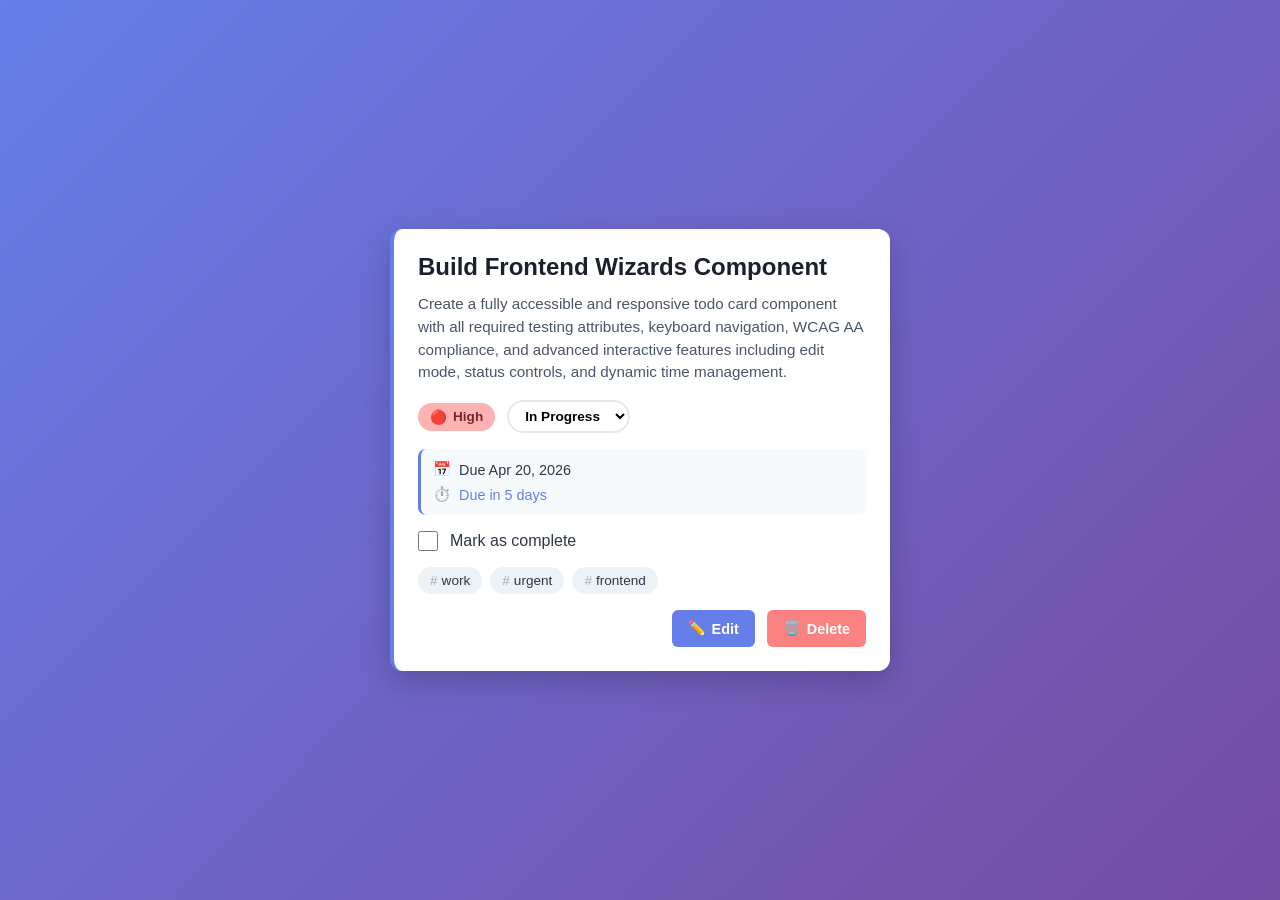
==== commit 3bbac2c5: "Fix Index.html corruption - remove duplicate content" ====
--- a/Index.html
+++ b/Index.html
@@ -190,428 +190,3 @@
     <script src="script-todo.js"></script>
 </body>
 </html>
-<!DOCTYPE html>
-<html lang="en">
-<head>
-    <meta charset="UTF-8">
-    <meta name="viewport" content="width=device-width, initial-scale=1.0">
-    <title>Todo Item Card - Stage 1a</title>
-    <link rel="stylesheet" href="styles-todo.css">
-</head>
-<body>
-    <main class="container">
-        <article data-testid="test-todo-card" role="region" aria-labelledby="test-todo-title">
-            <!-- VIEW MODE -->
-            <div class="view-mode">
-                <!-- Title with Priority Indicator -->
-                <h2 data-testid="test-todo-title">
-                    <span data-testid="test-todo-priority-indicator" class="high" aria-hidden="true"></span>
-                    Build Frontend Wizards Component
-                </h2>
-
-                <!-- Description with Expand/Collapse -->
-                <div data-testid="test-todo-collapsible-section" id="description-section">
-                    <p data-testid="test-todo-description">
-                        Create a fully accessible and responsive todo card component with all required testing attributes, keyboard navigation, WCAG AA compliance, and advanced interactive features including edit mode, status controls, and dynamic time management.
-                    </p>
-                    <button
-                        data-testid="test-todo-expand-toggle"
-                        type="button"
-                        aria-expanded="false"
-                        aria-controls="description-section"
-                        class="hidden"
-                    >
-                        Show more
-                    </button>
-                </div>
-
-                <!-- Metadata Section -->
-                <div class="metadata-section">
-                    <span
-                        data-testid="test-todo-priority"
-                        class="high"
-                        aria-label="Priority: High"
-                    >
-                        <span aria-hidden="true">🔴</span> High
-                    </span>
-                    <select
-                        data-testid="test-todo-status-control"
-                        aria-label="Change task status"
-                    >
-                        <option value="pending">Pending</option>
-                        <option value="in-progress" selected>In Progress</option>
-                        <option value="done">Done</option>
-                    </select>
-                </div>
-
-                <!-- Date/Time Section -->
-                <div class="date-time-section">
-                    <time
-                        data-testid="test-todo-due-date"
-                        datetime="2026-04-20T18:00:00Z"
-                        aria-label="Due date"
-                    >
-                        <span aria-hidden="true">📅</span>
-                        Due Apr 20, 2026
-                    </time>
-                    <div style="display: flex; align-items: center; gap: 4px;">
-                        <span
-                            data-testid="test-todo-time-remaining"
-                            aria-live="polite"
-                            aria-label="Time remaining"
-                        >
-                            <span aria-hidden="true">⏱️</span>
-                            Due in 5 days
-                        </span>
-                        <span data-testid="test-todo-overdue-indicator" class="hidden">
-                            <span aria-hidden="true">⚠️</span> Overdue
-                        </span>
-                    </div>
-                </div>
-
-                <!-- Checkbox -->
-                <div class="checkbox-container">
-                    <input
-                        type="checkbox"
-                        data-testid="test-todo-complete-toggle"
-                        id="todo-complete"
-                        aria-label="Mark task as complete"
-                    />
-                    <label for="todo-complete" class="checkbox-label">
-                        Mark as complete
-                    </label>
-                </div>
-
-                <!-- Tags -->
-                <ul data-testid="test-todo-tags" role="list">
-                    <li class="tag-item" data-testid="test-todo-tag-work">work</li>
-                    <li class="tag-item" data-testid="test-todo-tag-urgent">urgent</li>
-                    <li class="tag-item">frontend</li>
-                </ul>
-
-                <!-- Actions -->
-                <div class="actions-section">
-                    <button
-                        data-testid="test-todo-edit-button"
-                        aria-label="Edit this task"
-                        type="button"
-                    >
-                        <span aria-hidden="true">✏️</span>
-                        Edit
-                    </button>
-                    <button
-                        data-testid="test-todo-delete-button"
-                        aria-label="Delete this task"
-                        type="button"
-                    >
-                        <span aria-hidden="true">🗑️</span>
-                        Delete
-                    </button>
-                </div>
-            </div>
-
-            <!-- EDIT MODE -->
-            <div class="edit-mode">
-                <form data-testid="test-todo-edit-form">
-                    <div class="form-group">
-                        <label for="edit-title">Title</label>
-                        <input
-                            type="text"
-                            data-testid="test-todo-edit-title-input"
-                            id="edit-title"
-                            required
-                            aria-label="Edit task title"
-                        />
-                    </div>
-
-                    <div class="form-group">
-                        <label for="edit-description">Description</label>
-                        <textarea
-                            data-testid="test-todo-edit-description-input"
-                            id="edit-description"
-                            aria-label="Edit task description"
-                        ></textarea>
-                    </div>
-
-                    <div class="form-group">
-                        <label for="edit-priority">Priority</label>
-                        <select
-                            data-testid="test-todo-edit-priority-select"
-                            id="edit-priority"
-                            aria-label="Edit task priority"
-                        >
-                            <option value="low">Low</option>
-                            <option value="medium">Medium</option>
-                            <option value="high" selected>High</option>
-                        </select>
-                    </div>
-
-                    <div class="form-group">
-                        <label for="edit-due-date">Due Date</label>
-                        <input
-                            type="datetime-local"
-                            data-testid="test-todo-edit-due-date-input"
-                            id="edit-due-date"
-                            aria-label="Edit task due date"
-                        />
-                    </div>
-
-                    <div class="edit-form-actions">
-                        <button
-                            data-testid="test-todo-save-button"
-                            type="submit"
-                            aria-label="Save changes to task"
-                        >
-                            <span aria-hidden="true">✓</span>
-                            Save
-                        </button>
-                        <button
-                            data-testid="test-todo-cancel-button"
-                            type="button"
-                            aria-label="Cancel editing task"
-                        >
-                            <span aria-hidden="true">✕</span>
-                            Cancel
-                        </button>
-                    </div>
-                </form>
-            </div>
-        </article>
-    </main>
-
-        const editMode = document.querySelector('.edit-mode');
-        const checkbox = document.querySelector('[data-testid="test-todo-complete-toggle"]');
-        const statusControl = document.querySelector('[data-testid="test-todo-status-control"]');
-        const expandToggle = document.querySelector('[data-testid="test-todo-expand-toggle"]');
-        const collapsibleSection = document.querySelector('[data-testid="test-todo-collapsible-section"]');
-        const editButton = document.querySelector('[data-testid="test-todo-edit-button"]');
-        const deleteButton = document.querySelector('[data-testid="test-todo-delete-button"]');
-        const editForm = document.querySelector('[data-testid="test-todo-edit-form"]');
-        const saveButton = document.querySelector('[data-testid="test-todo-save-button"]');
-        const cancelButton = document.querySelector('[data-testid="test-todo-cancel-button"]');
-        const timeRemainingEl = document.querySelector('[data-testid="test-todo-time-remaining"]');
-        const overdueIndicator = document.querySelector('[data-testid="test-todo-overdue-indicator"]');
-        const dateTimeSection = document.querySelector('.date-time-section');
-
-        // ============ EVENT LISTENERS ============
-        checkbox.addEventListener('change', handleCheckboxToggle);
-        statusControl.addEventListener('change', handleStatusChange);
-        expandToggle.addEventListener('click', handleExpandToggle);
-        editButton.addEventListener('click', enterEditMode);
-        deleteButton.addEventListener('click', handleDelete);
-        cancelButton.addEventListener('click', exitEditMode);
-        editForm.addEventListener('submit', handleSaveEdit);
-
-        // ============ CHECKBOX HANDLING ============
-        function handleCheckboxToggle(e) {
-            state.isCompleted = e.target.checked;
-            
-            if (state.isCompleted) {
-                state.status = 'done';
-                statusControl.value = 'done';
-            } else {
-                state.status = 'pending';
-                statusControl.value = 'pending';
-            }
-            
-            updateUI();
-        }
-
-        // ============ STATUS CONTROL HANDLING ============
-        function handleStatusChange(e) {
-            state.status = e.target.value;
-            
-            if (state.status === 'done') {
-                state.isCompleted = true;
-                checkbox.checked = true;
-            } else {
-                state.isCompleted = false;
-                checkbox.checked = false;
-            }
-            
-            updateUI();
-        }
-
-        // ============ EXPAND/COLLAPSE HANDLING ============
-        function handleExpandToggle() {
-            state.isExpanded = !state.isExpanded;
-            collapsibleSection.classList.toggle('collapsed', !state.isExpanded);
-            expandToggle.setAttribute('aria-expanded', state.isExpanded);
-            expandToggle.textContent = state.isExpanded ? 'Show less' : 'Show more';
-        }
-
-        // ============ EDIT MODE HANDLING ============
-        function enterEditMode() {
-            state.isEditMode = true;
-            
-            // Populate form with current values
-            document.querySelector('[data-testid="test-todo-edit-title-input"]').value = state.title;
-            document.querySelector('[data-testid="test-todo-edit-description-input"]').value = state.description;
-            document.querySelector('[data-testid="test-todo-edit-priority-select"]').value = state.priority;
-            
-            // Format date for datetime-local input
-            const dueDateInput = document.querySelector('[data-testid="test-todo-edit-due-date-input"]');
-            dueDateInput.value = state.dueDate.toISOString().slice(0, 16);
-            
-            viewMode.classList.add('hidden');
-            editMode.classList.remove('hidden');
-            
-            // Focus on title input
-            document.querySelector('[data-testid="test-todo-edit-title-input"]').focus();
-        }
-
-        function exitEditMode() {
-            state.isEditMode = false;
-            viewMode.classList.remove('hidden');
-            editMode.classList.add('hidden');
-            editButton.focus();
-        }
-
-        function handleSaveEdit(e) {
-            e.preventDefault();
-            
-            state.title = document.querySelector('[data-testid="test-todo-edit-title-input"]').value.trim();
-            state.description = document.querySelector('[data-testid="test-todo-edit-description-input"]').value.trim();
-            state.priority = document.querySelector('[data-testid="test-todo-edit-priority-select"]').value;
-            
-            const dueDateInput = document.querySelector('[data-testid="test-todo-edit-due-date-input"]').value;
-            if (dueDateInput) {
-                state.dueDate = new Date(dueDateInput + ':00Z');
-            }
-            
-            exitEditMode();
-            updateUI();
-        }
-
-        // ============ DELETE HANDLING ============
-        function handleDelete() {
-            console.log('Delete clicked');
-            if (confirm('Are you sure you want to delete this task?')) {
-                card.style.opacity = '0';
-                card.style.transform = 'translateY(-10px)';
-                setTimeout(() => {
-                    card.style.display = 'none';
-                }, 300);
-                if (state.timeInterval) clearInterval(state.timeInterval);
-            }
-        }
-
-        // ============ TIME MANAGEMENT ============
-        function updateTimeRemaining() {
-            if (state.isCompleted) {
-                timeRemainingEl.innerHTML = '<span aria-hidden="true">✓</span> Completed';
-                timeRemainingEl.classList.remove('overdue');
-                dateTimeSection.classList.remove('overdue');
-                overdueIndicator.classList.add('hidden');
-                return;
-            }
-
-            const now = new Date();
-            const timeDiff = state.dueDate - now;
-            const isOverdue = timeDiff < 0;
-
-            let timeText = '';
-
-            if (isOverdue) {
-                const absDiff = Math.abs(timeDiff);
-                const days = Math.floor(absDiff / (1000 * 60 * 60 * 24));
-                const hours = Math.floor((absDiff % (1000 * 60 * 60 * 24)) / (1000 * 60 * 60));
-                const minutes = Math.floor((absDiff % (1000 * 60 * 60)) / (1000 * 60));
-
-                if (days > 0) {
-                    timeText = `Overdue by ${days} day${days !== 1 ? 's' : ''}`;
-                } else if (hours > 0) {
-                    timeText = `Overdue by ${hours} hour${hours !== 1 ? 's' : ''}`;
-                } else {
-                    timeText = `Overdue by ${minutes} minute${minutes !== 1 ? 's' : ''}`;
-                }
-
-                timeRemainingEl.classList.add('overdue');
-                dateTimeSection.classList.add('overdue');
-                card.classList.add('overdue');
-                overdueIndicator.classList.remove('hidden');
-            } else {
-                const days = Math.floor(timeDiff / (1000 * 60 * 60 * 24));
-                const hours = Math.floor((timeDiff % (1000 * 60 * 60 * 24)) / (1000 * 60 * 60));
-                const minutes = Math.floor((timeDiff % (1000 * 60 * 60)) / (1000 * 60));
-
-                if (days > 0) {
-                    timeText = days === 1 ? 'Due tomorrow' : `Due in ${days} days`;
-                } else if (hours > 0) {
-                    timeText = `Due in ${hours} hour${hours !== 1 ? 's' : ''}`;
-                } else if (minutes > 0) {
-                    timeText = `Due in ${minutes} minute${minutes !== 1 ? 's' : ''}`;
-                } else {
-                    timeText = 'Due now!';
-                }
-
-                timeRemainingEl.classList.remove('overdue');
-                dateTimeSection.classList.remove('overdue');
-                card.classList.remove('overdue');
-                overdueIndicator.classList.add('hidden');
-            }
-
-            timeRemainingEl.innerHTML = `<span aria-hidden="true">⏱️</span> ${timeText}`;
-        }
-
-        // ============ UI UPDATES ============
-        function updateUI() {
-            // Update title
-            const titleEl = document.querySelector('[data-testid="test-todo-title"]');
-            const priorityIndicator = document.querySelector('[data-testid="test-todo-priority-indicator"]');
-            titleEl.innerHTML = `<span data-testid="test-todo-priority-indicator" class="${state.priority}" aria-hidden="true"></span>${escapeHtml(state.title)}`;
-
-            // Update description
-            document.querySelector('[data-testid="test-todo-description"]').textContent = state.description;
-
-            // Update priority badge
-            const priorityBadge = document.querySelector('[data-testid="test-todo-priority"]');
-            priorityBadge.textContent = state.priority.charAt(0).toUpperCase() + state.priority.slice(1);
-            const priorityEmoji = { low: '🟢', medium: '🟡', high: '🔴' };
-            priorityBadge.innerHTML = `<span aria-hidden="true">${priorityEmoji[state.priority]}</span> ${escapeHtml(state.priority.charAt(0).toUpperCase() + state.priority.slice(1))}`;
-            priorityBadge.className = state.priority;
-
-            // Update card classes
-            card.classList.toggle('completed', state.isCompleted);
-            card.classList.toggle('high-priority', state.priority === 'high');
-
-            // Check if description needs expand button
-            const descriptionEl = document.querySelector('[data-testid="test-todo-description"]');
-            if (descriptionEl.scrollHeight > 100) {
-                expandToggle.classList.remove('hidden');
-                collapsibleSection.classList.add('collapsed');
-                state.isExpanded = false;
-            } else {
-                expandToggle.classList.add('hidden');
-                collapsibleSection.classList.remove('collapsed');
-            }
-
-            // Update time remaining
-            updateTimeRemaining();
-        }
-
-        // ============ UTILITY FUNCTIONS ============
-        function escapeHtml(text) {
-            const div = document.createElement('div');
-            div.textContent = text;
-            return div.innerHTML;
-        }
-
-        // ============ INITIALIZE ============
-        function init() {
-            updateUI();
-            
-            // Update time every 30 seconds
-            state.timeInterval = setInterval(() => {
-                if (!state.isEditMode) {
-                    updateTimeRemaining();
-                }
-            }, 30000);
-
-            console.log('✓ Todo Card Stage 1a loaded with all features');
-        }
-
-        init();
-    </script>
-</body>
-</html>
